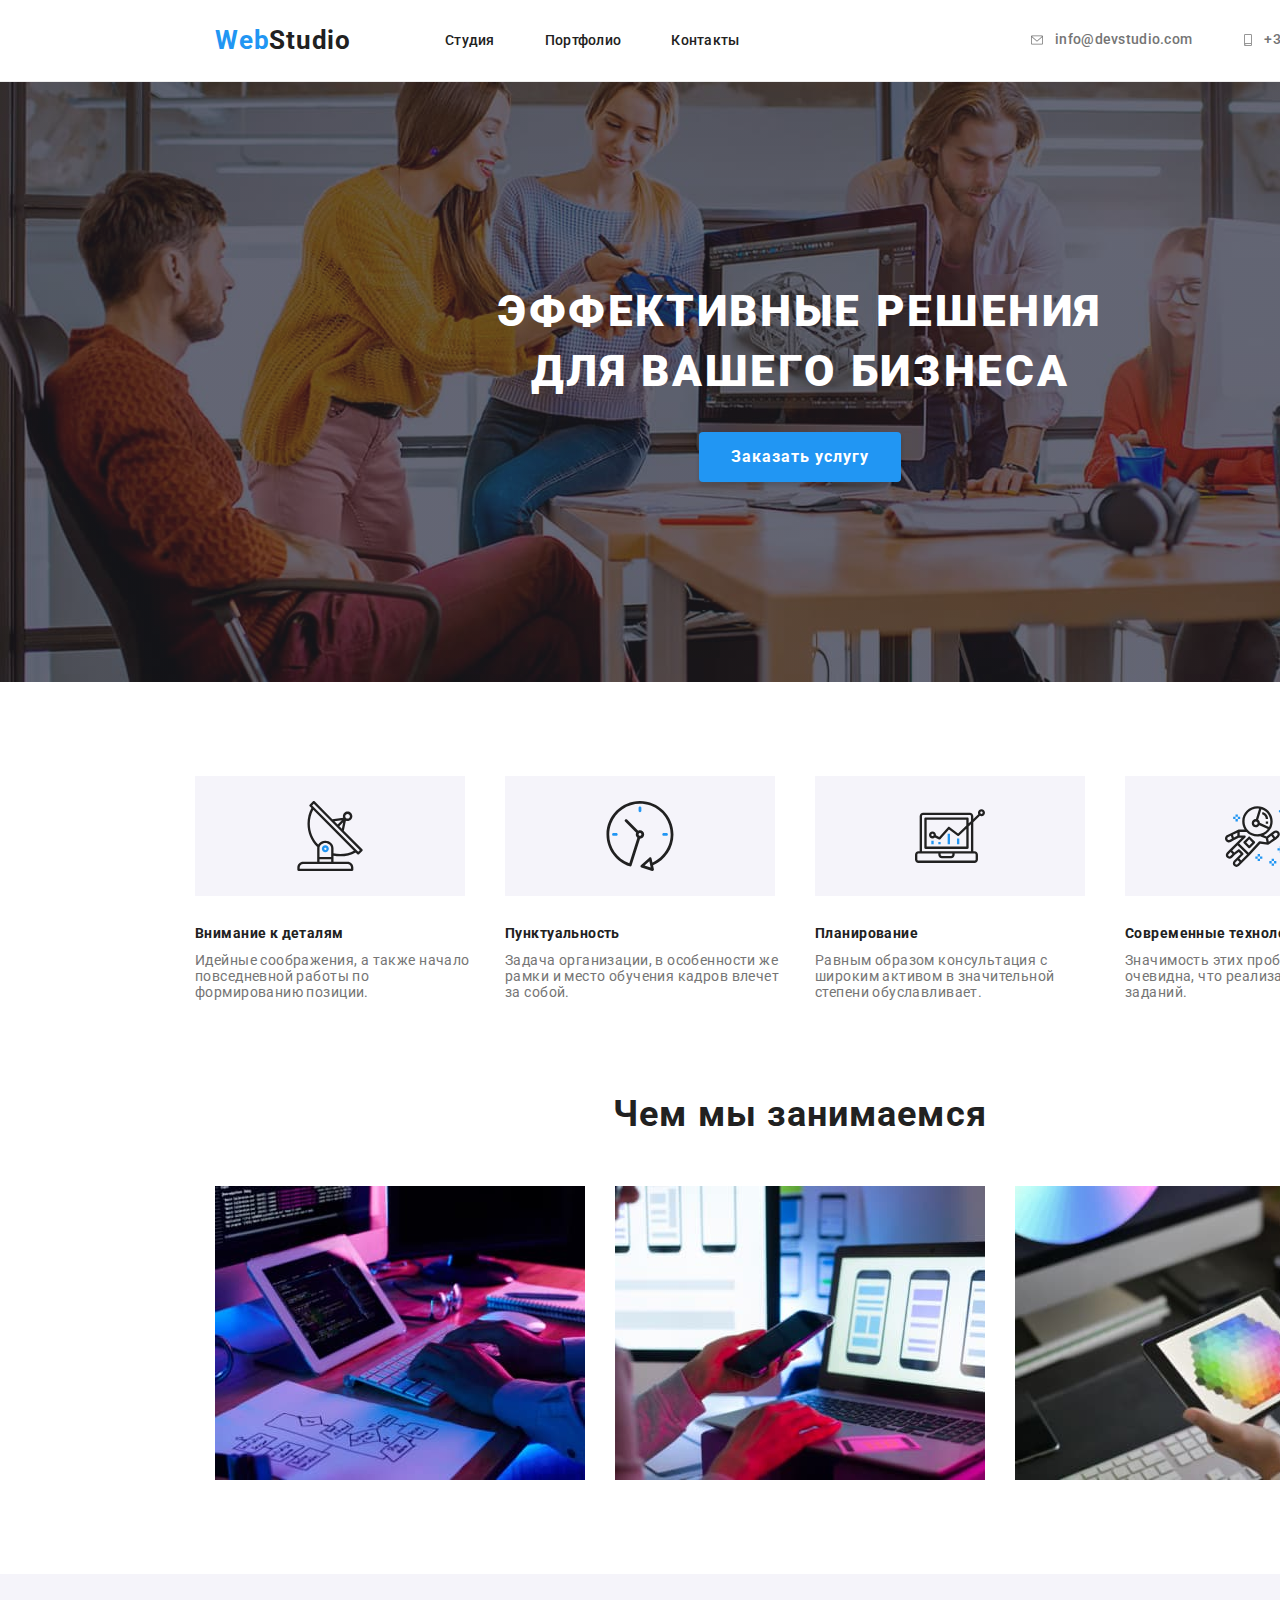
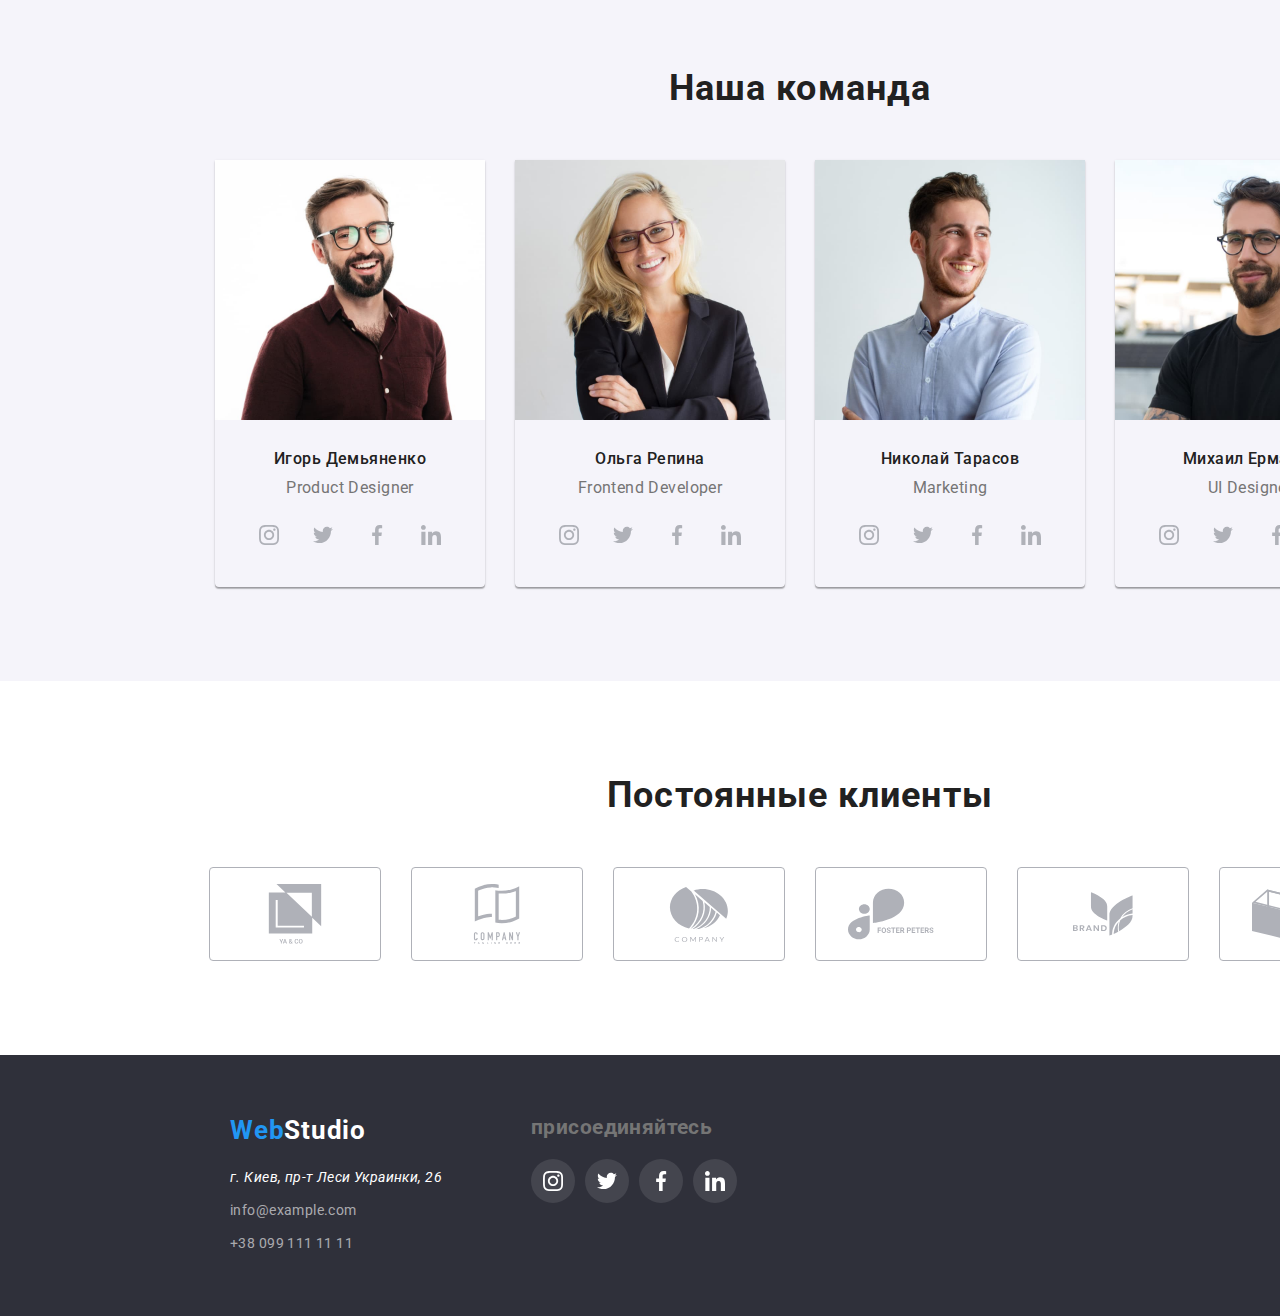
==== index.html @ 15891fca "Update" ====
<!DOCTYPE html>
<html lang="en">
  <head>
    <meta charset="UTF-8" />
    <meta http-equiv="X-UA-Compatible" content="IE=edge" />
    <meta name="viewport" content="width=device-width, initial-scale=1.0" />
    <title>Document</title>
    <link rel="preconnect" href="https://fonts.googleapis.com" />
    <link rel="preconnect" href="https://fonts.gstatic.com" crossorigin />
    <link
      href="https://fonts.googleapis.com/css2?family=Raleway:wght@700&family=Roboto:wght@400;500;700;900&display=swap"
      rel="stylesheet"
    />
    <link
      rel="stylesheet"
      href="https://cdnjs.cloudflare.com/ajax/libs/modern-normalize/1.1.0/modern-normalize.min.css"
    />
    <link rel="stylesheet" href="./css/styles.css" />
  </head>
  <body>
    <!-- Header -->
    <header class="header">
      <div class="container">
        <a class="link logo" href="./index.html"><span class="blue">Web</span>Studio</a>
        <nav class="nav">
          <ul class="list">
            <li class="items">
              <a class="link" href="./index.html">Студия</a>
            </li>
            <li class="items">
              <a class="link" href="./portfolio.html">Портфолио</a>
            </li>
            <li class="items">
              <a class="link" href="">Контакты</a>
            </li>
          </ul>
        </nav>
        <ul class="list auth">
          <li class="item">
            <a class="link" href="mailto:info@devstudio.com">
              <div class="thumb">
                <svg class="icon-mail">
                  <use href="./images/icons.svg#icon-mail"></use>
                </svg>
              </div>
              info@devstudio.com</a
            >
          </li>
          <li class="item">
            <a class="link" href="tel:+380961111111">
              <div class="thumb">
                <svg class="icon-phone">
                  <use href="./images/icons.svg#icon-phone"></use>
                </svg>
              </div>
              +38 096 111 11 11</a
            >
          </li>
        </ul>
      </div>
    </header>

    <!-- Main -->
    <main>
      <!-- Hero -->
      <section class="section hero">
        <div class="container">
          <h1>Эффективные решения для вашего бизнеса</h1>
          <button class="button primary" type="button">Заказать услугу</button>
        </div>
      </section>

      <!-- About us -->
      <section class="section about">
        <div class="container">
          <ul class="list">
            <li class="items">
              <div class="thumb">
                <svg class="icon">
                  <use href="./images/icons.svg#icon-antenna"></use>
                </svg>
              </div>
              <h3 class="title">Внимание к деталям</h3>
              <p>
                Идейные соображения, а также начало повседневной работы по формированию позиции.
              </p>
            </li>
            <li class="items">
              <div class="thumb">
                <svg class="icon">
                  <use href="./images/icons.svg#icon-clock"></use>
                </svg>
              </div>
              <h3 class="title">Пунктуальность</h3>
              <p>
                Задача организации, в особенности же рамки и место обучения кадров влечет за собой.
              </p>
            </li>
            <li class="items">
              <div class="thumb">
                <svg class="icon">
                  <use href="./images/icons.svg#icon-diagram"></use>
                </svg>
              </div>
              <h3 class="title">Планирование</h3>
              <p>
                Равным образом консультация с широким активом в значительной степени обуславливает.
              </p>
            </li>
            <li class="items">
              <div class="thumb">
                <svg class="icon">
                  <use href="./images/icons.svg#icon-astronaut"></use>
                </svg>
              </div>
              <h3 class="title">Современные технологии</h3>
              <p>Значимость этих проблем настолько очевидна, что реализация плановых заданий.</p>
            </li>
          </ul>
        </div>
      </section>

      <!-- Works -->
      <section class="section works">
        <div class="container">
          <h2 class="section-title">Чем мы занимаемся</h2>
          <ul class="list">
            <li class="items">
              <img src="./images/box1.jpg" width="370" alt="Разработка" />
            </li>
            <li class="items">
              <img src="./images/box2.jpg" width="370" alt="Поддержка" />
            </li>
            <li class="items">
              <img src="./images/box3.jpg" width="370" alt="Дизайн" />
            </li>
          </ul>
        </div>
      </section>

      <!-- Team -->
      <section class="section team">
        <div class="container">
          <h2 class="section-title">Наша команда</h2>
          <ul class="list">
            <li class="items">
              <img src="./images/team1.jpg" width="270" alt="Игорь" />
              <h3 class="title">Игорь Демьяненко</h3>
              <p class="position">Product Designer</p>
              <div>
                <ul class="list profile">
                  <li class="item">
                    <a class="link" href="">
                      <div class="thumb">
                        <svg class="icon">
                          <use href="./images/icons.svg#icon-instagram"></use>
                        </svg>
                      </div>
                    </a>
                  </li>
                  <li class="item">
                    <a class="link" href="">
                      <div class="thumb">
                        <svg class="icon">
                          <use href="./images/icons.svg#icon-twitter"></use>
                        </svg>
                      </div>
                    </a>
                  </li>
                  <li class="item">
                    <a class="link" href="">
                      <div class="thumb">
                        <svg class="icon">
                          <use href="./images/icons.svg#icon-facebook"></use>
                        </svg>
                      </div>
                    </a>
                  </li>
                  <li class="item">
                    <a class="link" href="">
                      <div class="thumb">
                        <svg class="icon">
                          <use href="./images/icons.svg#icon-linkedin"></use>
                        </svg>
                      </div>
                    </a>
                  </li>
                </ul>
              </div>
            </li>
            <li class="items">
              <img src="./images/team2.jpg" width="270" alt="Ольга" />
              <h3 class="title">Ольга Репина</h3>
              <p class="position">Frontend Developer</p>
              <div>
                <ul class="list profile">
                  <li class="item">
                    <a class="link" href="">
                      <div class="thumb">
                        <svg class="icon">
                          <use href="./images/icons.svg#icon-instagram"></use>
                        </svg>
                      </div>
                    </a>
                  </li>
                  <li class="item">
                    <a class="link" href="">
                      <div class="thumb">
                        <svg class="icon">
                          <use href="./images/icons.svg#icon-twitter"></use>
                        </svg>
                      </div>
                    </a>
                  </li>
                  <li class="item">
                    <a class="link" href="">
                      <div class="thumb">
                        <svg class="icon">
                          <use href="./images/icons.svg#icon-facebook"></use>
                        </svg>
                      </div>
                    </a>
                  </li>
                  <li class="item">
                    <a class="link" href="">
                      <div class="thumb">
                        <svg class="icon">
                          <use href="./images/icons.svg#icon-linkedin"></use>
                        </svg>
                      </div>
                    </a>
                  </li>
                </ul>
              </div>
            </li>
            <li class="items">
              <img src="./images/team3.jpg" width="270" alt="Николай" />
              <h3 class="title">Николай Тарасов</h3>
              <p class="position">Marketing</p>
              <div>
                <ul class="list profile">
                  <li class="item">
                    <a class="link" href="">
                      <div class="thumb">
                        <svg class="icon">
                          <use href="./images/icons.svg#icon-instagram"></use>
                        </svg>
                      </div>
                    </a>
                  </li>
                  <li class="item">
                    <a class="link" href="">
                      <div class="thumb">
                        <svg class="icon">
                          <use href="./images/icons.svg#icon-twitter"></use>
                        </svg>
                      </div>
                    </a>
                  </li>
                  <li class="item">
                    <a class="link" href="">
                      <div class="thumb">
                        <svg class="icon">
                          <use href="./images/icons.svg#icon-facebook"></use>
                        </svg>
                      </div>
                    </a>
                  </li>
                  <li class="item">
                    <a class="link" href="">
                      <div class="thumb">
                        <svg class="icon">
                          <use href="./images/icons.svg#icon-linkedin"></use>
                        </svg>
                      </div>
                    </a>
                  </li>
                </ul>
              </div>
            </li>
            <li class="items">
              <img src="./images/team4.jpg" width="270" alt="Михаил" />
              <h3 class="title">Михаил Ермаков</h3>
              <p class="position">UI Designer</p>
              <div>
                <ul class="list profile">
                  <li class="item">
                    <a class="link" href="">
                      <div class="thumb">
                        <svg class="icon">
                          <use href="./images/icons.svg#icon-instagram"></use>
                        </svg>
                      </div>
                    </a>
                  </li>
                  <li class="item">
                    <a class="link" href="">
                      <div class="thumb">
                        <svg class="icon">
                          <use href="./images/icons.svg#icon-twitter"></use>
                        </svg>
                      </div>
                    </a>
                  </li>
                  <li class="item">
                    <a class="link" href="">
                      <div class="thumb">
                        <svg class="icon">
                          <use href="./images/icons.svg#icon-facebook"></use>
                        </svg>
                      </div>
                    </a>
                  </li>
                  <li class="item">
                    <a class="link" href="">
                      <div class="thumb">
                        <svg class="icon">
                          <use href="./images/icons.svg#icon-linkedin"></use>
                        </svg>
                      </div>
                    </a>
                  </li>
                </ul>
              </div>
            </li>
          </ul>
        </div>
      </section>

      <!-- Сlients -->
      <section class="section clients">
        <h2 class="section-title">Постоянные клиенты</h2>
        <ul class="list">
          <li class="items">
            <a class="link" href="">
              <svg class="icon">
                <use href="./images/icons.svg#icon-client1"></use>
              </svg>
            </a>
          </li>
          <li class="items">
            <a class="link" href="">
              <svg class="icon">
                <use href="./images/icons.svg#icon-client2"></use>
              </svg>
            </a>
          </li>
          <li class="items">
            <a class="link" href="">
              <svg class="icon">
                <use href="./images/icons.svg#icon-client3"></use>
              </svg>
            </a>
          </li>
          <li class="items">
            <a class="link" href="">
              <svg class="icon">
                <use href="./images/icons.svg#icon-client4"></use>
              </svg>
            </a>
          </li>
          <li class="items">
            <a class="link" href="">
              <svg class="icon">
                <use href="./images/icons.svg#icon-client5"></use>
              </svg>
            </a>
          </li>
          <li class="items">
            <a class="link" href="">
              <svg class="icon">
                <use href="./images/icons.svg#icon-client6"></use>
              </svg>
            </a>
          </li>
        </ul>
      </section>
    </main>

    <!-- Footer -->
    <footer class="footer">
      <div class="container info">
        <a class="link logo" href="./index.html"><span class="blue">Web</span>Studio</a>
        <address class="address">
          <p>г. Киев, пр-т Леси Украинки, 26</p>
          <ul class="list">
            <li class="items-footer">
              <a class="link info" href="mailto:info@example.com">info@example.com</a>
            </li>
            <li class="items-footer">
              <a class="link info" href="tel:+380991111111">+38 099 111 11 11</a>
            </li>
          </ul>
        </address>
      </div>
      <div class="container links">
        <h2>присоединяйтесь</h2>
        <ul class="list">
          <li class="items">
            <a class="link" href="">
              <div class="thumb">
                <svg class="icon">
                  <use href="./images/icons.svg#icon-instagram"></use>
                </svg>
              </div>
            </a>
          </li>
          <li class="items">
            <a class="link" href="">
              <div class="thumb">
                <svg class="icon">
                  <use href="./images/icons.svg#icon-twitter"></use>
                </svg>
              </div>
            </a>
          </li>
          <li class="items">
            <a class="link" href="">
              <div class="thumb">
                <svg class="icon">
                  <use href="./images/icons.svg#icon-facebook"></use>
                </svg>
              </div>
            </a>
          </li>
          <li class="items">
            <a class="link" href="">
              <div class="thumb">
                <svg class="icon">
                  <use href="./images/icons.svg#icon-linkedin"></use>
                </svg>
              </div>
            </a>
          </li>
        </ul>
      </div>
    </footer>
  </body>
</html>
---- css/styles.css ----
:root {
  --primary-text-color: #757575;
  --secondary-text-color: #212121;
  --third-color-text: #ffffff;
  --primary-bg-color: #ffffff;
  --secondary-bg-color: #2f303a;
  --third-bg-color: #f5f4fa;
  --accent-text-color: #2196f3;
}
body {
  font-family: 'Roboto', sans-serif;
  font-style: 400;
  font-weight: 400;
  font-size: 14px;
  letter-spacing: 0.03em;
  width: 1600px;
  justify-content: center;
  margin-left: auto;
  margin-right: auto;
  color: var(--primary-text-color);
}
.container {
  width: 1200px;
  justify-content: center;
  margin-left: auto;
  margin-right: auto;
  padding-left: 15px;
  padding-right: 15px;
}
h1,
h2,
h3,
h4,
h5,
h6,
p,
ul {
  margin: 0;
  padding: 0;
}

img {
  display: block;
}
.link {
  text-decoration: none;
  color: #afb1b8;
}
.link:hover,
.link:focus {
  color: var(--accent-text-color);
}
.list {
  list-style: none;
}
.blue {
  color: var(--accent-text-color);
}
.section {
  text-align: center;
}
.button {
  border: 0;
  border-radius: 4px;
}
.button.primary {
  font-weight: 700;
  font-size: 16px;
  line-height: 1.88;
  align-items: center;
  text-align: center;
  letter-spacing: 0.06em;
  padding: 10px 32px;

  box-shadow: 0px 4px 4px rgba(0, 0, 0, 0.15);

  background-color: var(--accent-text-color);
  color: var(--primary-bg-color);

  transform: background-color, color;
  transition: background-color 250ms cubic-bezier(0.4, 0, 0.2, 1),
    color 250ms cubic-bezier(0.4, 0, 0.2, 1);
}
.button.primary:hover,
.button.primary:focus {
  background-color: var(--primary-bg-color);
  color: var(--accent-text-color);

  transform: background-color, color;
}
.button.secondary {
  font-weight: 500;
  font-size: 16px;
  line-height: 1.62;
  text-align: center;
  letter-spacing: 0.03em;
  padding: 6px 22px;
  cursor: pointer;

  background-color: var(--third-bg-color);
  color: var(--secondary-text-color);

  transform: background-color, color;
  transition: background-color 250ms cubic-bezier(0.4, 0, 0.2, 1),
    color 250ms cubic-bezier(0.4, 0, 0.2, 1);
}

.button.secondary:hover,
.button.secondary:focus {
  box-shadow: 0px 3px 1px rgba(0, 0, 0, 0.1), 0px 1px 2px rgba(0, 0, 0, 0.08),
    0px 2px 2px rgba(0, 0, 0, 0.12);

  background-color: var(--accent-text-color);
  color: var(--third-color-text);
  transform: background-color, color;
}
.section-title {
  font-weight: 700;
  font-size: 36px;
  line-height: 1.16;
  letter-spacing: 0.03em;

  margin-bottom: 50px;

  color: #212121;
}

/* Header */
.header {
  border-bottom: 1px solid #ececec;
}
.header .container {
  display: flex;
  align-items: center;
}
.header .list {
  display: flex;
}
.header .items {
  padding-top: 32px;
  padding-bottom: 32px;
}
.header .items + .items {
  margin-left: 50px;
}
.list.auth {
  margin-left: auto;
  font-weight: 500;
  font-size: 14px;
  line-height: 1.14;
  letter-spacing: 0.02em;
}
.auth .item + .item {
  margin-left: 50px;
}
.auth .item {
  --color9: currentcolor;
}
.auth .link {
  display: flex;
  justify-content: center;
  align-items: center;
}
.auth .link:hover,
.auth .link:focus {
  color: var(--accent-text-color);
}
.thumb {
  display: flex;
  margin-right: 10px;
  text-align: center;
  justify-content: center;
}
.icon-mail {
  width: 16px;
  height: 12px;
}
.icon-phone {
  width: 12px;
  height: 16px;
}

.logo {
  font-family: 'Raleway' sans-serif;
  font-style: 400;
  font-weight: 700;
  font-size: 26px;
  line-height: 1.19;
  letter-spacing: 0.03em;

  margin-right: 94px;
}
.header .link {
  padding-top: 20px;
  padding-bottom: 20px;
  color: var(--primary-text-color);
}
.header .link.logo {
  color: var(--secondary-text-color);
}

/* Nav */

.nav .link {
  font-weight: 500;
  font-size: 14px;
  line-height: 1.14;
  letter-spacing: 0.02em;

  color: var(--secondary-text-color);
}
.nav .link:hover,
.nav .link:focus {
  color: var(--accent-text-color);
}

/* Main */

/* Hero */
.hero {
  height: 600px;
  color: var(--third-color-text);

  background-image: linear-gradient(to right, rgba(47, 48, 58, 0.4), rgba(47, 48, 58, 0.4)),
    url(../images/img.jpg);
  background-position: center;
  background-size: cover;
  background-color: var(--secondary-bg-color);
}
.hero .container {
  width: 696px;
  padding-top: 200px;
  display: inline-block;
}
.hero h1 {
  margin-bottom: 30px;
  font-weight: 900;
  font-size: 44px;
  line-height: 1.36;
  letter-spacing: 0.06em;
  text-align: center;
  text-transform: uppercase;
}
/* About */
.about .container,
.team .container {
  padding-top: 94px;
  padding-bottom: 94px;
}
.about .list {
  display: flex;
  justify-content: center;
}
.about .items {
  width: calc(100% - 90px) / 4;
  margin-right: 30px;
  text-align: start;
}
.about .items:nth-last-child(1) {
  margin-right: 0px;
}
.about .title {
  font-weight: 700;
  font-size: 14px;
  line-height: 1.14;
  letter-spacing: 0.03em;

  margin-bottom: 10px;

  color: var(--secondary-text-color);
}

.about .thumb {
  display: flex;
  justify-content: center;
  align-items: center;
  margin-bottom: 30px;
  width: 270px;
  height: 120px;
  background-color: var(--third-bg-color);
}
.icon {
  height: 70px;
  width: 70px;
}
/* Works */
.works .container {
  padding-bottom: 94px;
}
.works .list {
  display: flex;
}
.works .items {
  width: calc(100% - 60px) / 3;
  margin-right: 30px;
}
.works .items:nth-last-child(1) {
  margin-right: 0px;
}

/* Team */
.section.team {
  background-color: var(--third-bg-color);
}
.team .list {
  display: flex;
}

.team .title {
  font-weight: 500;
  font-size: 16px;
  line-height: 1.18;
  letter-spacing: 0.03em;

  margin-top: 30px;
  margin-bottom: 10px;
  color: #212121;
}
.team .items {
  width: calc(100% - 90px) / 4;
  margin-right: 30px;
  box-shadow: 0px 1px 3px rgba(0, 0, 0, 0.12), 0px 1px 1px rgba(0, 0, 0, 0.14),
    0px 2px 1px rgba(0, 0, 0, 0.2);
  border-radius: 0px 0px 4px 4px;
}
.team .items:nth-last-child(1) {
  margin-right: 0px;
}
.team .position {
  font-size: 16px;
  line-height: 1.18;
}
.team .thumb {
  display: flex;
  align-items: center;
  justify-content: center;
  height: 44px;
  width: 44px;
  --color2: currentColor;
  margin: 0;
  border-radius: 50%;
  transform: background-color, color;
  transition: background-color 250ms cubic-bezier(0.4, 0, 0.2, 1),
    color 250ms cubic-bezier(0.4, 0, 0.2, 1);
}
.team .icon {
  height: 20px;
  width: 20px;
  padding: 0;
}

.team .item:not(:nth-last-child(1)) {
  margin-right: 10px;
}
.list.profile {
  margin-top: 16px;
  margin-left: 32px;
  margin-bottom: 30px;
}
.team .thumb:hover,
.team .thumb:focus {
  background-color: var(--accent-text-color);
  color: var(--third-color-text);
  transform: background-color;
}

/* Clients */

.clients {
  padding-top: 94px;
  padding-bottom: 94px;
}
.clients .list {
  display: flex;
  justify-content: center;
}
.clients .items {
  display: block;

  border: 1px solid #afb1b8;
  box-sizing: border-box;
  border-radius: 4px;

  color: #afb1b8;

  transform: border;
  transition: border 250ms cubic-bezier(0.4, 0, 0.2, 1);
}

.clients .items:not(:nth-last-child(1)) {
  margin-right: 30px;
}
.clients .icon {
  width: 106px;
  height: 60px;
}
.clients .link {
  display: flex;
  width: 170px;
  height: 92px;
  justify-content: center;
  align-items: center;
  --color7: currentColor;
  transform: color;
  transition: color 250ms cubic-bezier(0.4, 0, 0.2, 1);
}
.clients .items:hover,
.clients .items:focus {
  border: 1px solid var(--accent-text-color);
  color: var(--accent-text-color);
  transform: color, border;
}
/* Footer */
.footer {
  background-color: var(--secondary-bg-color);
  display: flex;
  padding-top: 60px;
  padding-bottom: 60px;
}
.footer .container.info {
  margin-left: 215px;
  width: 231px;
}
.footer .container.links {
  margin-left: 70px;
}
.container.links .list {
  margin-top: 20px;
  display: flex;
}
.container.links .items + .items {
  margin-left: 10px;
}
.container.links .thumb {
  display: flex;
  justify-content: center;
  align-items: center;
  height: 44px;
  width: 44px;
  background: rgba(255, 255, 255, 0.1);
  border-radius: 50%;
  margin: 0;

  transform: background-color;
  transition: background-color 250ms cubic-bezier(0.4, 0, 0.2, 1);
}
.container.links .icon {
  height: 20px;
  width: 20px;
  --color2: currentColor;
  color: var(--third-color-text);
}
.links .thumb:hover,
.links .thumb:focus {
  background-color: var(--accent-text-color);
  color: var(--third-color-text);
  transform: background-color;
}

.footer .link.info {
  font-style: normal;
}
/* Logo */
.footer .logo {
  font-family: 'Raleway' sans-serif;
  font-style: 400;
  font-weight: 700;
  font-size: 26px;
  line-height: 1.19;
  letter-spacing: 0.03em;

  color: var(--third-color-text);
}

.address {
  margin-top: 20px;
  width: 231px;
  font-size: 14px;
  line-height: 1.71;
  letter-spacing: 0.03em;
  color: var(--third-color-text);
}
.address p {
  margin-bottom: 9px;
  padding: 0;
}

.items-footer + .items-footer {
  margin-top: 9px;
}
.footer .info {
  color: rgba(255, 255, 255, 0.6);
}
.footer .info:hover,
.footer .info:focus {
  color: var(--accent-text-color);
}

/* Portfolio */
.section .list.button {
  display: flex;
  justify-content: center;
  padding-bottom: 50px;
  padding-top: 94px;
}
.list.button .items:not(:nth-last-child(1)) {
  margin-right: 8px;
}
.catalog .title {
  font-weight: 700;
  font-size: 18px;
  line-height: 2;
  letter-spacing: 0.06em;

  color: #212121;
}
.catalog .position {
  font-size: 16px;
  line-height: 1.88;
  letter-spacing: 0.03em;
}
.list.catalog {
  display: flex;
  flex-wrap: wrap;
  padding-bottom: 94px;
}
.list.catalog .items:hover,
.list.catalog .items:focus {
  box-sizing: border-box;
  box-shadow: 0px 1px 1px rgba(0, 0, 0, 0.12), 0px 4px 4px rgba(0, 0, 0, 0.06),
    1px 4px 6px rgba(0, 0, 0, 0.16);
}
.link-items {
  text-decoration: none;
  color: var(--primary-text-color);
}
.catalog .items {
  background: #ffffff;
  box-sizing: border-box;
  width: calc(100% - 60px) / 3;
  margin-right: 30px;
  margin-bottom: 30px;
}
.catalog .items:nth-last-child(3n + 1) {
  margin-right: 0px;
}
.catalog .items:nth-last-child(-n + 3) {
  margin-bottom: 0px;
}
.border {
  border: 1px solid #eeeeee;
}

.option {
  position: relative;
  overflow: hidden;
}
.option1 {
  position: absolute;
  width: 100%;
  height: 100%;

  display: flex;
  text-align: left;
  align-items: center;
  padding-left: 24px;

  font-weight: 400;
  font-size: 18px;
  line-height: 1.56;
  letter-spacing: 0.03em;

  transform: translateY(0);
  transition: transform 250ms cubic-bezier(0.4, 0, 0.2, 1);

  color: var(--third-color-text);

  bottom: -100%;
  left: 0;
  background-color: rgba(33, 150, 243, 0.9);
}
.list.catalog .items:hover .option1 {
  transform: translateY(-100%);
}
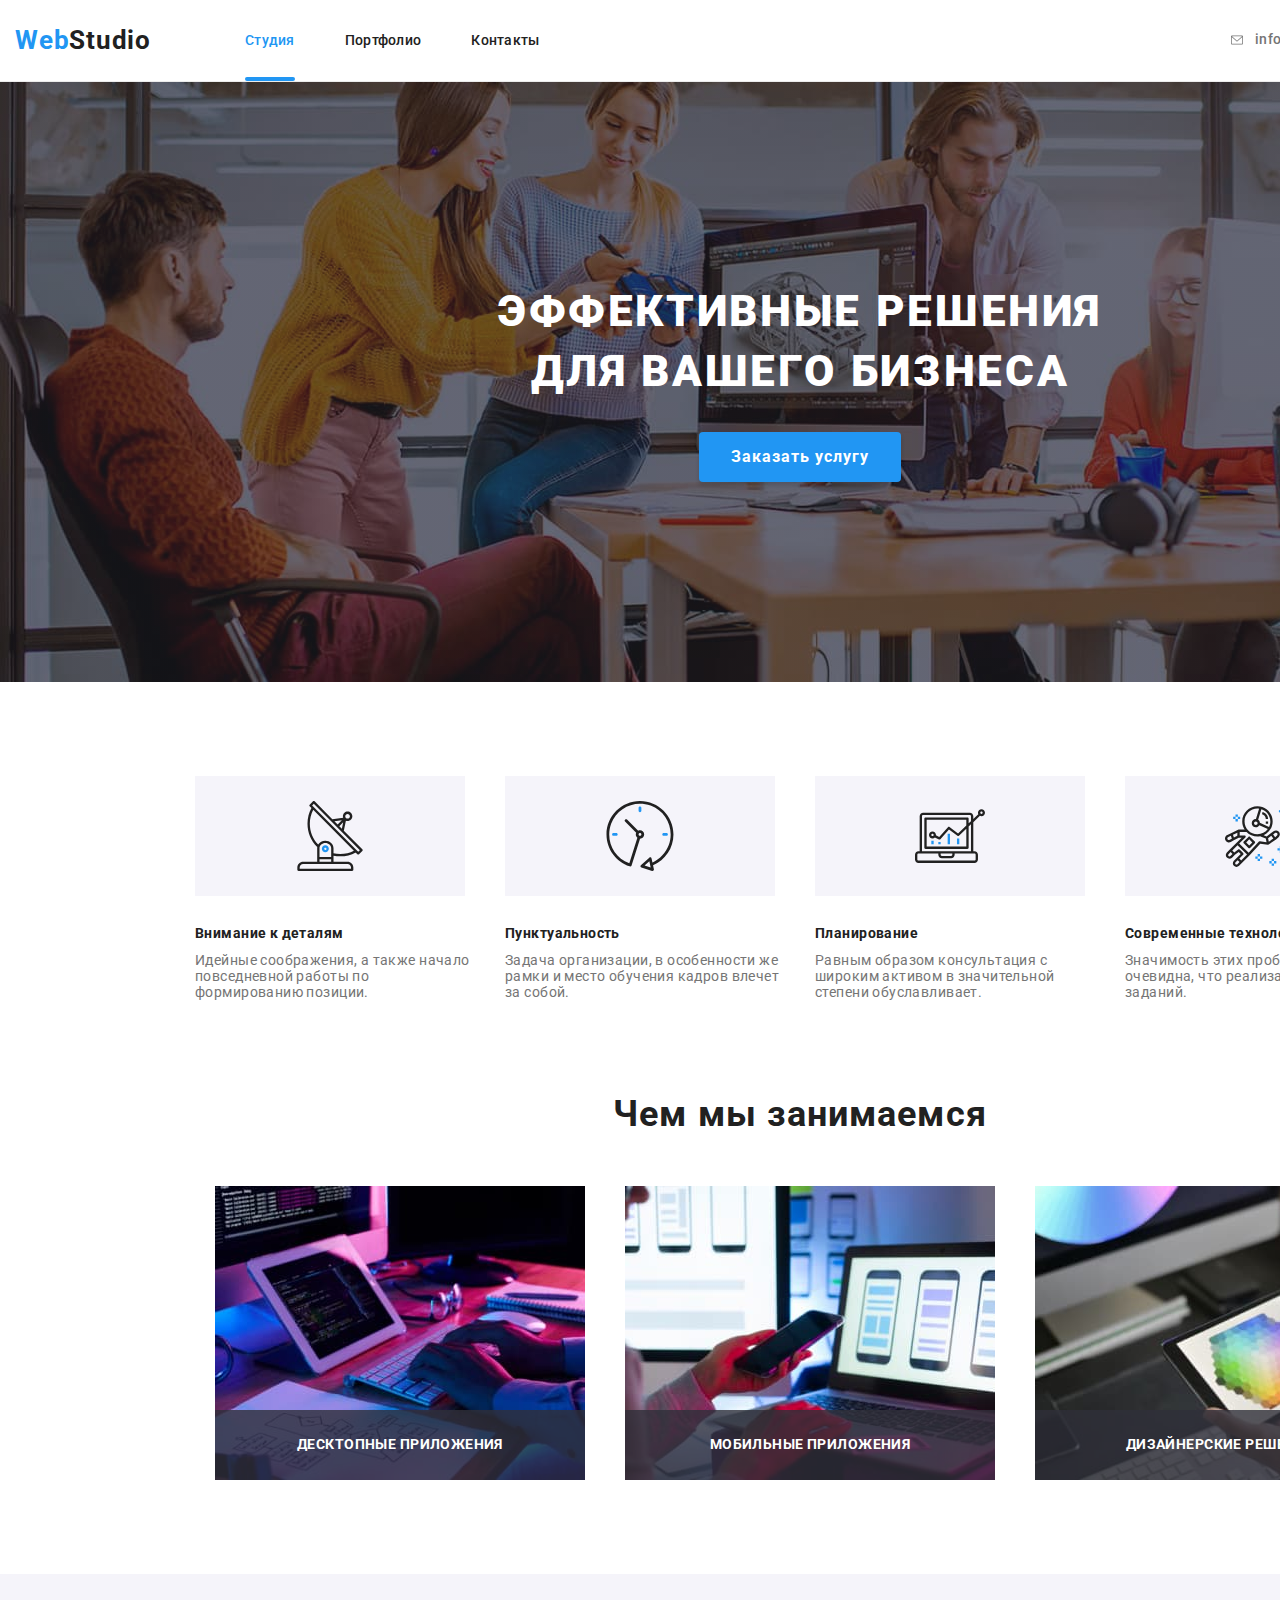
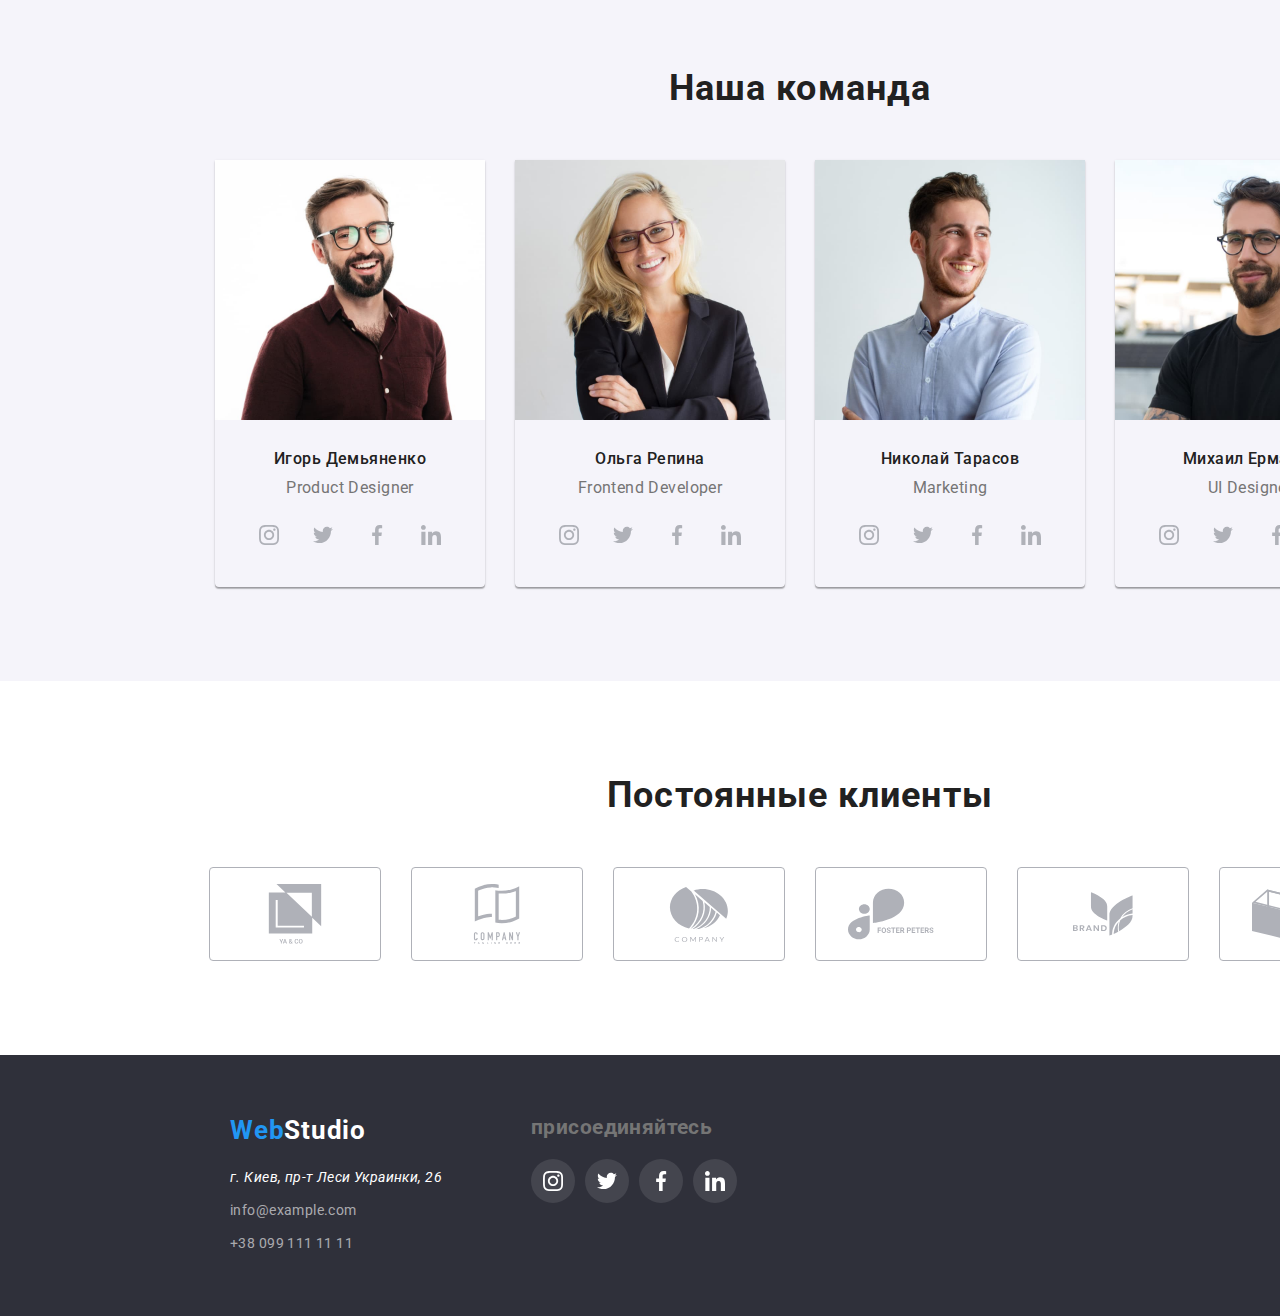
==== commit 8c8c2deb: "Update" ====
--- a/index.html
+++ b/index.html
@@ -25,7 +25,9 @@
         <nav class="nav">
           <ul class="list">
             <li class="items">
-              <a class="link" href="./index.html">Студия</a>
+              <a class="link current" href="./index.html">Студия
+                <div class="border-current"></div>
+              </a>
             </li>
             <li class="items">
               <a class="link" href="./portfolio.html">Портфолио</a>
@@ -126,13 +128,28 @@
           <h2 class="section-title">Чем мы занимаемся</h2>
           <ul class="list">
             <li class="items">
-              <img src="./images/box1.jpg" width="370" alt="Разработка" />
-            </li>
-            <li class="items">
-              <img src="./images/box2.jpg" width="370" alt="Поддержка" />
-            </li>
-            <li class="items">
-              <img src="./images/box3.jpg" width="370" alt="Дизайн" />
+              <div class="thumb">
+                <img src="./images/box1.jpg" width="370" alt="Разработка" />
+                <div class="description">
+                  <p class="item">Десктопные приложения</p>
+                </div>
+              </div>
+            </li>
+            <li class="items">
+              <div class="thumb">
+                <img src="./images/box2.jpg" width="370" alt="Поддержка" />
+                <div class="description">
+                  <p class="item">Мобильные приложения</p>
+                </div>
+              </div>
+            </li>
+            <li class="items">
+              <div class="thumb">
+                <img src="./images/box3.jpg" width="370" alt="Дизайн" />
+                <div class="description">
+                  <p class="item">Дизайнерские решения</p>
+                </div>
+              </div>
             </li>
           </ul>
         </div>
@@ -435,5 +452,13 @@
         </ul>
       </div>
     </footer>
+    <script src="./js/modal.js"></script>
+    <script>
+      const { height: pageHeaderHeight } = document
+      .querySelector(".header .container")
+      .getBoundingClientRect();
+
+      document.body.style.paddingTop = `${pageHeaderHeight}px`;
+    </script>
   </body>
 </html>
--- a/css/styles.css
+++ b/css/styles.css
@@ -26,6 +26,23 @@
   margin-right: auto;
   padding-left: 15px;
   padding-right: 15px;
+}
+
+.nav .link.current {
+  color: var(--accent-text-color);
+  position: relative;
+}
+.current::after {
+  position: absolute;
+  display: block;
+  bottom: -13px;
+  content: '';
+  height: 4px;
+  width: 100%;
+
+  border-radius: 2px;
+
+  background-color: var(--accent-text-color);
 }
 h1,
 h2,
@@ -71,13 +88,13 @@
   text-align: center;
   letter-spacing: 0.06em;
   padding: 10px 32px;
+  cursor: pointer;
 
   box-shadow: 0px 4px 4px rgba(0, 0, 0, 0.15);
 
   background-color: var(--accent-text-color);
   color: var(--primary-bg-color);
 
-  transform: background-color, color;
   transition: background-color 250ms cubic-bezier(0.4, 0, 0.2, 1),
     color 250ms cubic-bezier(0.4, 0, 0.2, 1);
 }
@@ -85,8 +102,6 @@
 .button.primary:focus {
   background-color: var(--primary-bg-color);
   color: var(--accent-text-color);
-
-  transform: background-color, color;
 }
 .button.secondary {
   font-weight: 500;
@@ -100,7 +115,6 @@
   background-color: var(--third-bg-color);
   color: var(--secondary-text-color);
 
-  transform: background-color, color;
   transition: background-color 250ms cubic-bezier(0.4, 0, 0.2, 1),
     color 250ms cubic-bezier(0.4, 0, 0.2, 1);
 }
@@ -112,7 +126,6 @@
 
   background-color: var(--accent-text-color);
   color: var(--third-color-text);
-  transform: background-color, color;
 }
 .section-title {
   font-weight: 700;
@@ -127,11 +140,17 @@
 
 /* Header */
 .header {
+  position: relative;
   border-bottom: 1px solid #ececec;
 }
 .header .container {
-  display: flex;
-  align-items: center;
+  position: fixed;
+  top: 0;
+  z-index: 999;
+  width: 1600px;
+  display: flex;
+  align-items: center;
+  background-color: var(--primary-bg-color);
 }
 .header .list {
   display: flex;
@@ -160,6 +179,7 @@
   display: flex;
   justify-content: center;
   align-items: center;
+  transition: color 250ms cubic-bezier(0.4, 0, 0.2, 1);
 }
 .auth .link:hover,
 .auth .link:focus {
@@ -208,6 +228,8 @@
   letter-spacing: 0.02em;
 
   color: var(--secondary-text-color);
+
+  transition: color 250ms cubic-bezier(0.4, 0, 0.2, 1);
 }
 .nav .link:hover,
 .nav .link:focus {
@@ -298,6 +320,33 @@
   margin-right: 0px;
 }
 
+.works .thumb {
+  position: relative;
+}
+.works .description {
+  display: flex;
+  justify-content: center;
+  text-align: center;
+  align-items: center;
+
+  content: '';
+  position: absolute;
+  width: 100%;
+  height: 70px;
+  bottom: 0;
+  background-color: rgba(47, 48, 58, 0.8);
+}
+
+.description .item {
+  font-weight: 700;
+  font-size: 14px;
+  line-height: 1.14;
+
+  letter-spacing: 0.03em;
+  text-transform: uppercase;
+
+  color: var(--third-color-text);
+}
 /* Team */
 .section.team {
   background-color: var(--third-bg-color);
@@ -339,7 +388,6 @@
   --color2: currentColor;
   margin: 0;
   border-radius: 50%;
-  transform: background-color, color;
   transition: background-color 250ms cubic-bezier(0.4, 0, 0.2, 1),
     color 250ms cubic-bezier(0.4, 0, 0.2, 1);
 }
@@ -361,7 +409,6 @@
 .team .thumb:focus {
   background-color: var(--accent-text-color);
   color: var(--third-color-text);
-  transform: background-color;
 }
 
 /* Clients */
@@ -383,7 +430,6 @@
 
   color: #afb1b8;
 
-  transform: border;
   transition: border 250ms cubic-bezier(0.4, 0, 0.2, 1);
 }
 
@@ -401,14 +447,13 @@
   justify-content: center;
   align-items: center;
   --color7: currentColor;
-  transform: color;
+
   transition: color 250ms cubic-bezier(0.4, 0, 0.2, 1);
 }
 .clients .items:hover,
 .clients .items:focus {
   border: 1px solid var(--accent-text-color);
   color: var(--accent-text-color);
-  transform: color, border;
 }
 /* Footer */
 .footer {
@@ -441,7 +486,6 @@
   border-radius: 50%;
   margin: 0;
 
-  transform: background-color;
   transition: background-color 250ms cubic-bezier(0.4, 0, 0.2, 1);
 }
 .container.links .icon {
@@ -454,7 +498,6 @@
 .links .thumb:focus {
   background-color: var(--accent-text-color);
   color: var(--third-color-text);
-  transform: background-color;
 }
 
 .footer .link.info {
@@ -490,6 +533,7 @@
 }
 .footer .info {
   color: rgba(255, 255, 255, 0.6);
+  transition: color 250ms cubic-bezier(0.4, 0, 0.2, 1);
 }
 .footer .info:hover,
 .footer .info:focus {
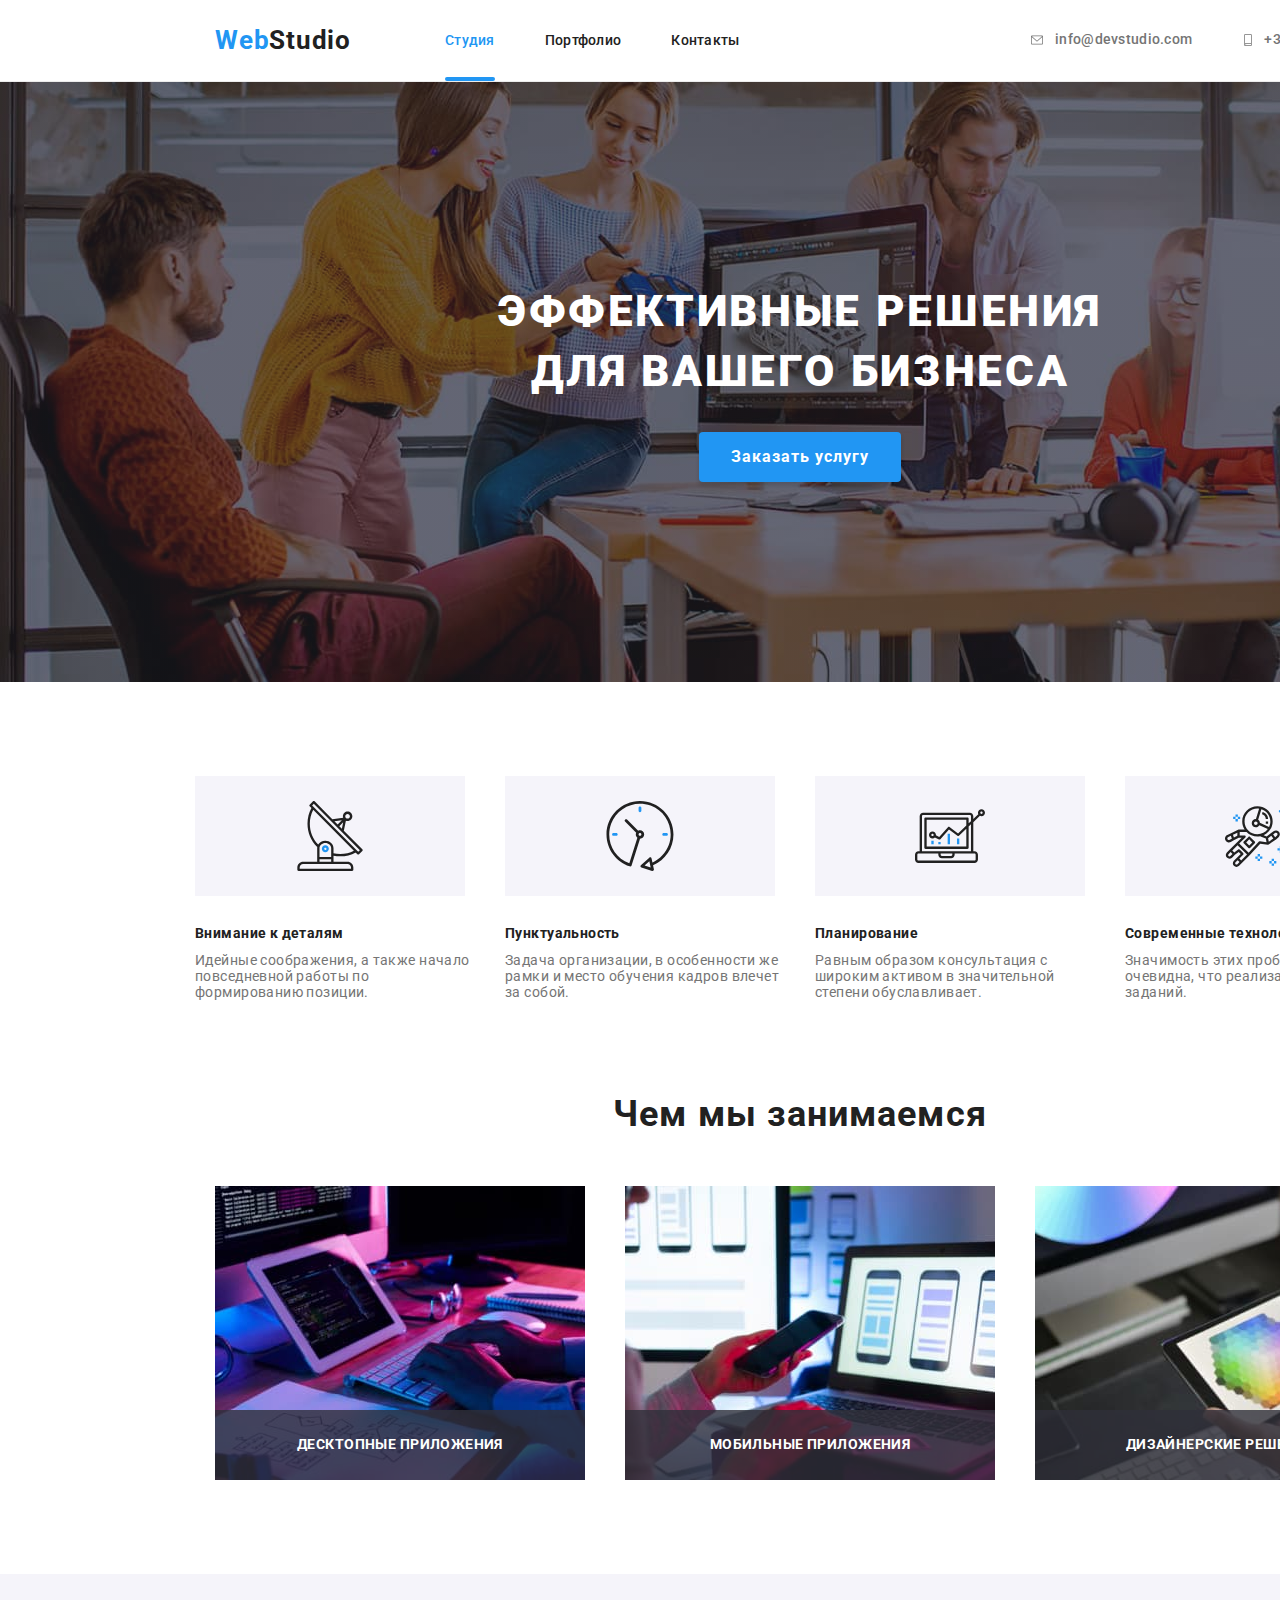
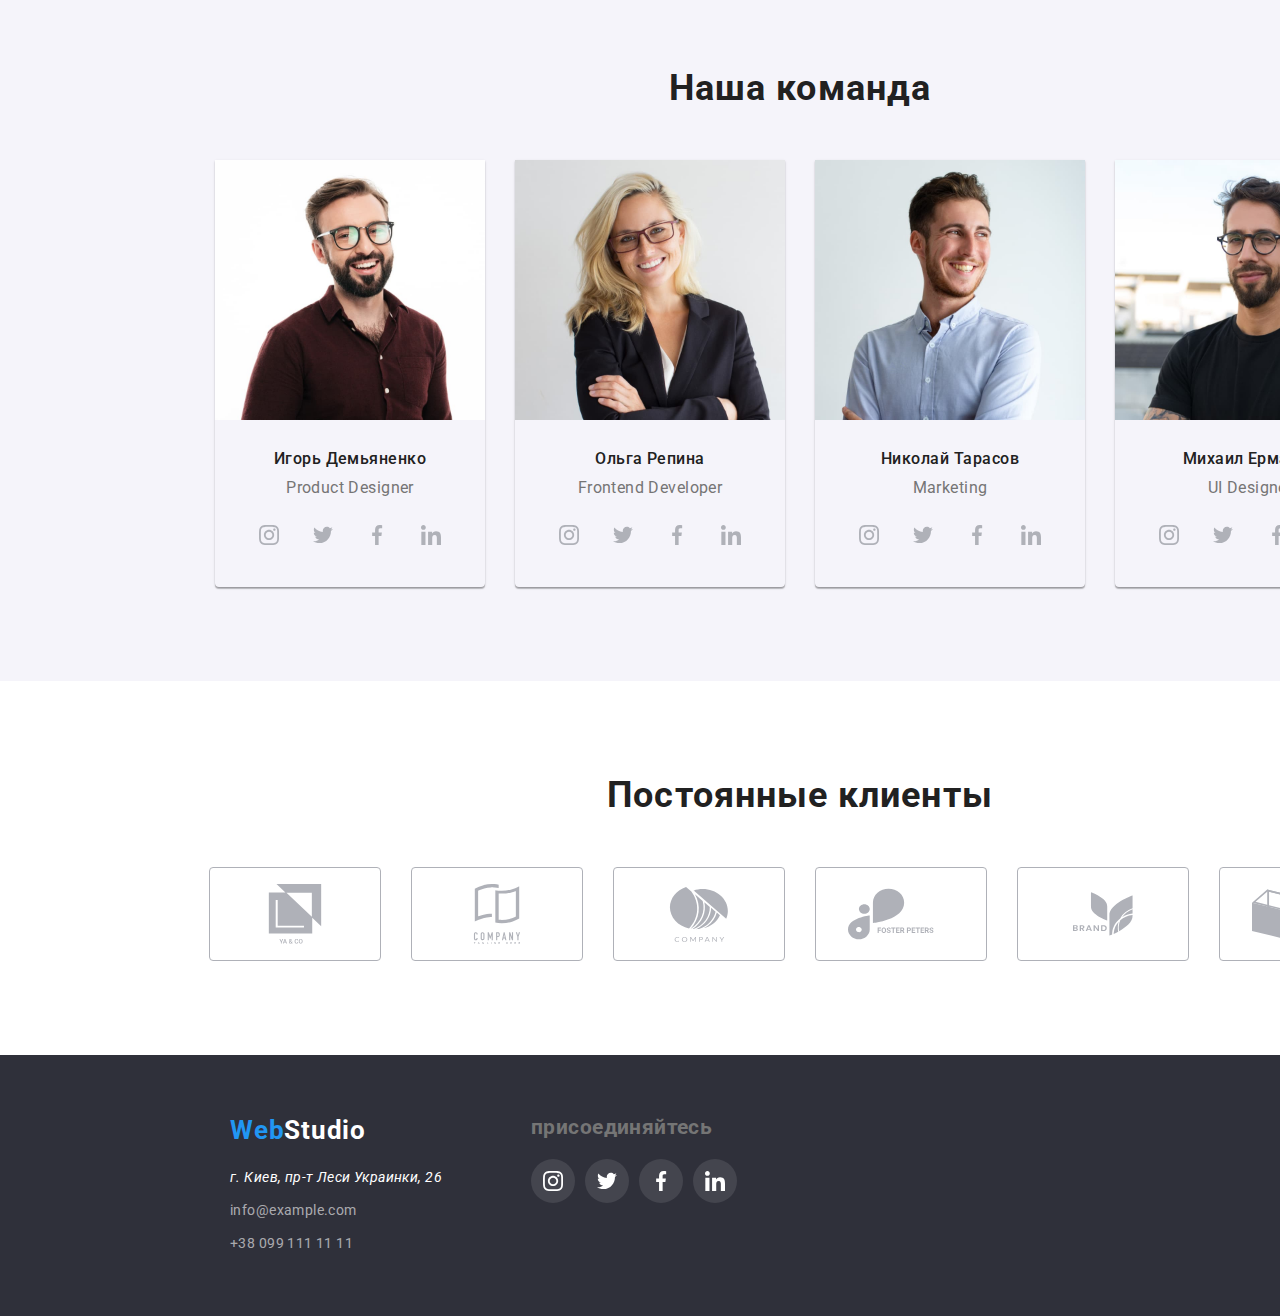
==== commit fff5c2f4: "Update" ====
--- a/index.html
+++ b/index.html
@@ -68,7 +68,7 @@
       <section class="section hero">
         <div class="container">
           <h1>Эффективные решения для вашего бизнеса</h1>
-          <button class="button primary" type="button">Заказать услугу</button>
+          <button class="button primary" type="button" data-modal-open>Заказать услугу</button>
         </div>
       </section>
 
@@ -452,13 +452,17 @@
         </ul>
       </div>
     </footer>
+
+
+    <div class="backdrop is-hidden" data-modal>
+      <div class="modal" >
+        <button class="button" data-modal-close>
+          <svg class="exit">
+            <use href="./images/icons.svg#icon-exit"></use>
+          </svg>
+        </button>
+      </div>
+    </div>
     <script src="./js/modal.js"></script>
-    <script>
-      const { height: pageHeaderHeight } = document
-      .querySelector(".header .container")
-      .getBoundingClientRect();
-
-      document.body.style.paddingTop = `${pageHeaderHeight}px`;
-    </script>
   </body>
 </html>
--- a/css/styles.css
+++ b/css/styles.css
@@ -8,22 +8,25 @@
   --accent-text-color: #2196f3;
 }
 body {
+  justify-content: center;
+  margin-left: auto;
+  margin-right: auto;
+
   font-family: 'Roboto', sans-serif;
   font-style: 400;
   font-weight: 400;
   font-size: 14px;
   letter-spacing: 0.03em;
   width: 1600px;
+
+  color: var(--primary-text-color);
+}
+.container {
   justify-content: center;
   margin-left: auto;
   margin-right: auto;
-  color: var(--primary-text-color);
-}
-.container {
+
   width: 1200px;
-  justify-content: center;
-  margin-left: auto;
-  margin-right: auto;
   padding-left: 15px;
   padding-right: 15px;
 }
@@ -33,13 +36,13 @@
   position: relative;
 }
 .current::after {
+  content: '';
   position: absolute;
   display: block;
+
   bottom: -13px;
-  content: '';
   height: 4px;
   width: 100%;
-
   border-radius: 2px;
 
   background-color: var(--accent-text-color);
@@ -81,13 +84,15 @@
   border-radius: 4px;
 }
 .button.primary {
+  align-items: center;
+  text-align: center;
+
   font-weight: 700;
   font-size: 16px;
   line-height: 1.88;
-  align-items: center;
-  text-align: center;
   letter-spacing: 0.06em;
   padding: 10px 32px;
+
   cursor: pointer;
 
   box-shadow: 0px 4px 4px rgba(0, 0, 0, 0.15);
@@ -104,12 +109,14 @@
   color: var(--accent-text-color);
 }
 .button.secondary {
+  text-align: center;
+
   font-weight: 500;
   font-size: 16px;
   line-height: 1.62;
-  text-align: center;
   letter-spacing: 0.03em;
   padding: 6px 22px;
+
   cursor: pointer;
 
   background-color: var(--third-bg-color);
@@ -140,16 +147,12 @@
 
 /* Header */
 .header {
-  position: relative;
   border-bottom: 1px solid #ececec;
 }
 .header .container {
-  position: fixed;
-  top: 0;
-  z-index: 999;
-  width: 1600px;
-  display: flex;
-  align-items: center;
+  display: flex;
+  align-items: center;
+
   background-color: var(--primary-bg-color);
 }
 .header .list {
@@ -163,11 +166,12 @@
   margin-left: 50px;
 }
 .list.auth {
-  margin-left: auto;
   font-weight: 500;
   font-size: 14px;
   line-height: 1.14;
   letter-spacing: 0.02em;
+
+  margin-left: auto;
 }
 .auth .item + .item {
   margin-left: 50px;
@@ -187,9 +191,10 @@
 }
 .thumb {
   display: flex;
+  text-align: center;
+  justify-content: center;
+
   margin-right: 10px;
-  text-align: center;
-  justify-content: center;
 }
 .icon-mail {
   width: 16px;
@@ -213,6 +218,7 @@
 .header .link {
   padding-top: 20px;
   padding-bottom: 20px;
+
   color: var(--primary-text-color);
 }
 .header .link.logo {
@@ -296,9 +302,11 @@
   display: flex;
   justify-content: center;
   align-items: center;
+
   margin-bottom: 30px;
   width: 270px;
   height: 120px;
+
   background-color: var(--third-bg-color);
 }
 .icon {
@@ -334,6 +342,7 @@
   width: 100%;
   height: 70px;
   bottom: 0;
+
   background-color: rgba(47, 48, 58, 0.8);
 }
 
@@ -363,11 +372,13 @@
 
   margin-top: 30px;
   margin-bottom: 10px;
+
   color: #212121;
 }
 .team .items {
   width: calc(100% - 90px) / 4;
   margin-right: 30px;
+
   box-shadow: 0px 1px 3px rgba(0, 0, 0, 0.12), 0px 1px 1px rgba(0, 0, 0, 0.14),
     0px 2px 1px rgba(0, 0, 0, 0.2);
   border-radius: 0px 0px 4px 4px;
@@ -383,10 +394,13 @@
   display: flex;
   align-items: center;
   justify-content: center;
+
   height: 44px;
   width: 44px;
+  margin: 0;
+
   --color2: currentColor;
-  margin: 0;
+
   border-radius: 50%;
   transition: background-color 250ms cubic-bezier(0.4, 0, 0.2, 1),
     color 250ms cubic-bezier(0.4, 0, 0.2, 1);
@@ -442,10 +456,12 @@
 }
 .clients .link {
   display: flex;
+  justify-content: center;
+  align-items: center;
+
   width: 170px;
   height: 92px;
-  justify-content: center;
-  align-items: center;
+
   --color7: currentColor;
 
   transition: color 250ms cubic-bezier(0.4, 0, 0.2, 1);
@@ -457,10 +473,12 @@
 }
 /* Footer */
 .footer {
-  background-color: var(--secondary-bg-color);
-  display: flex;
+  display: flex;
+
   padding-top: 60px;
   padding-bottom: 60px;
+
+  background-color: var(--secondary-bg-color);
 }
 .footer .container.info {
   margin-left: 215px;
@@ -470,8 +488,9 @@
   margin-left: 70px;
 }
 .container.links .list {
+  display: flex;
+
   margin-top: 20px;
-  display: flex;
 }
 .container.links .items + .items {
   margin-left: 10px;
@@ -480,17 +499,20 @@
   display: flex;
   justify-content: center;
   align-items: center;
+
   height: 44px;
   width: 44px;
+  margin: 0;
+  border-radius: 50%;
+
   background: rgba(255, 255, 255, 0.1);
-  border-radius: 50%;
-  margin: 0;
 
   transition: background-color 250ms cubic-bezier(0.4, 0, 0.2, 1);
 }
 .container.links .icon {
   height: 20px;
   width: 20px;
+
   --color2: currentColor;
   color: var(--third-color-text);
 }
@@ -518,9 +540,11 @@
 .address {
   margin-top: 20px;
   width: 231px;
+
   font-size: 14px;
   line-height: 1.71;
   letter-spacing: 0.03em;
+
   color: var(--third-color-text);
 }
 .address p {
@@ -544,6 +568,7 @@
 .section .list.button {
   display: flex;
   justify-content: center;
+
   padding-bottom: 50px;
   padding-top: 94px;
 }
@@ -566,6 +591,7 @@
 .list.catalog {
   display: flex;
   flex-wrap: wrap;
+
   padding-bottom: 94px;
 }
 .list.catalog .items:hover,
@@ -579,11 +605,12 @@
   color: var(--primary-text-color);
 }
 .catalog .items {
-  background: #ffffff;
   box-sizing: border-box;
   width: calc(100% - 60px) / 3;
   margin-right: 30px;
   margin-bottom: 30px;
+
+  background: #ffffff;
 }
 .catalog .items:nth-last-child(3n + 1) {
   margin-right: 0px;
@@ -626,3 +653,59 @@
 .list.catalog .items:hover .option1 {
   transform: translateY(-100%);
 }
+
+/* Modal */
+
+.backdrop {
+  position: fixed;
+  z-index: 11;
+  top: 0;
+  left: 0;
+  width: 100%;
+  height: 100%;
+  
+
+  transform: scale(1);
+  transition: transform 250ms cubic-bezier(0.4, 0, 0.2, 1);
+
+  background-color: rgba(0, 0, 0, 0.2);
+}
+
+.backdrop.is-hidden {
+  opacity: 0;
+  pointer-events: none;
+  transform: scale(0);
+}
+.modal {
+  position: absolute;
+  top: 50%;
+  left: 50%;
+  transform: translate(-50%, -50%);
+
+  min-width: 528px;
+  min-height: 581px;
+
+  background-color: var(--primary-bg-color);
+}
+.modal .button {
+  position: absolute;
+  display: flex;
+  justify-content: center;
+  align-items: center;
+  top: 8px;
+  right: 8px;
+
+  height: 30px;
+  width: 30px;
+
+  border-radius: 50%;
+  border: 1px solid rgba(0, 0, 0, 0.1);
+}
+.modal .button:hover .exit {
+  fill: var(--accent-text-color);
+}
+.exit {
+  height: 11px;
+  width: 11px;
+  fill: var(--secondary-text-color);
+}
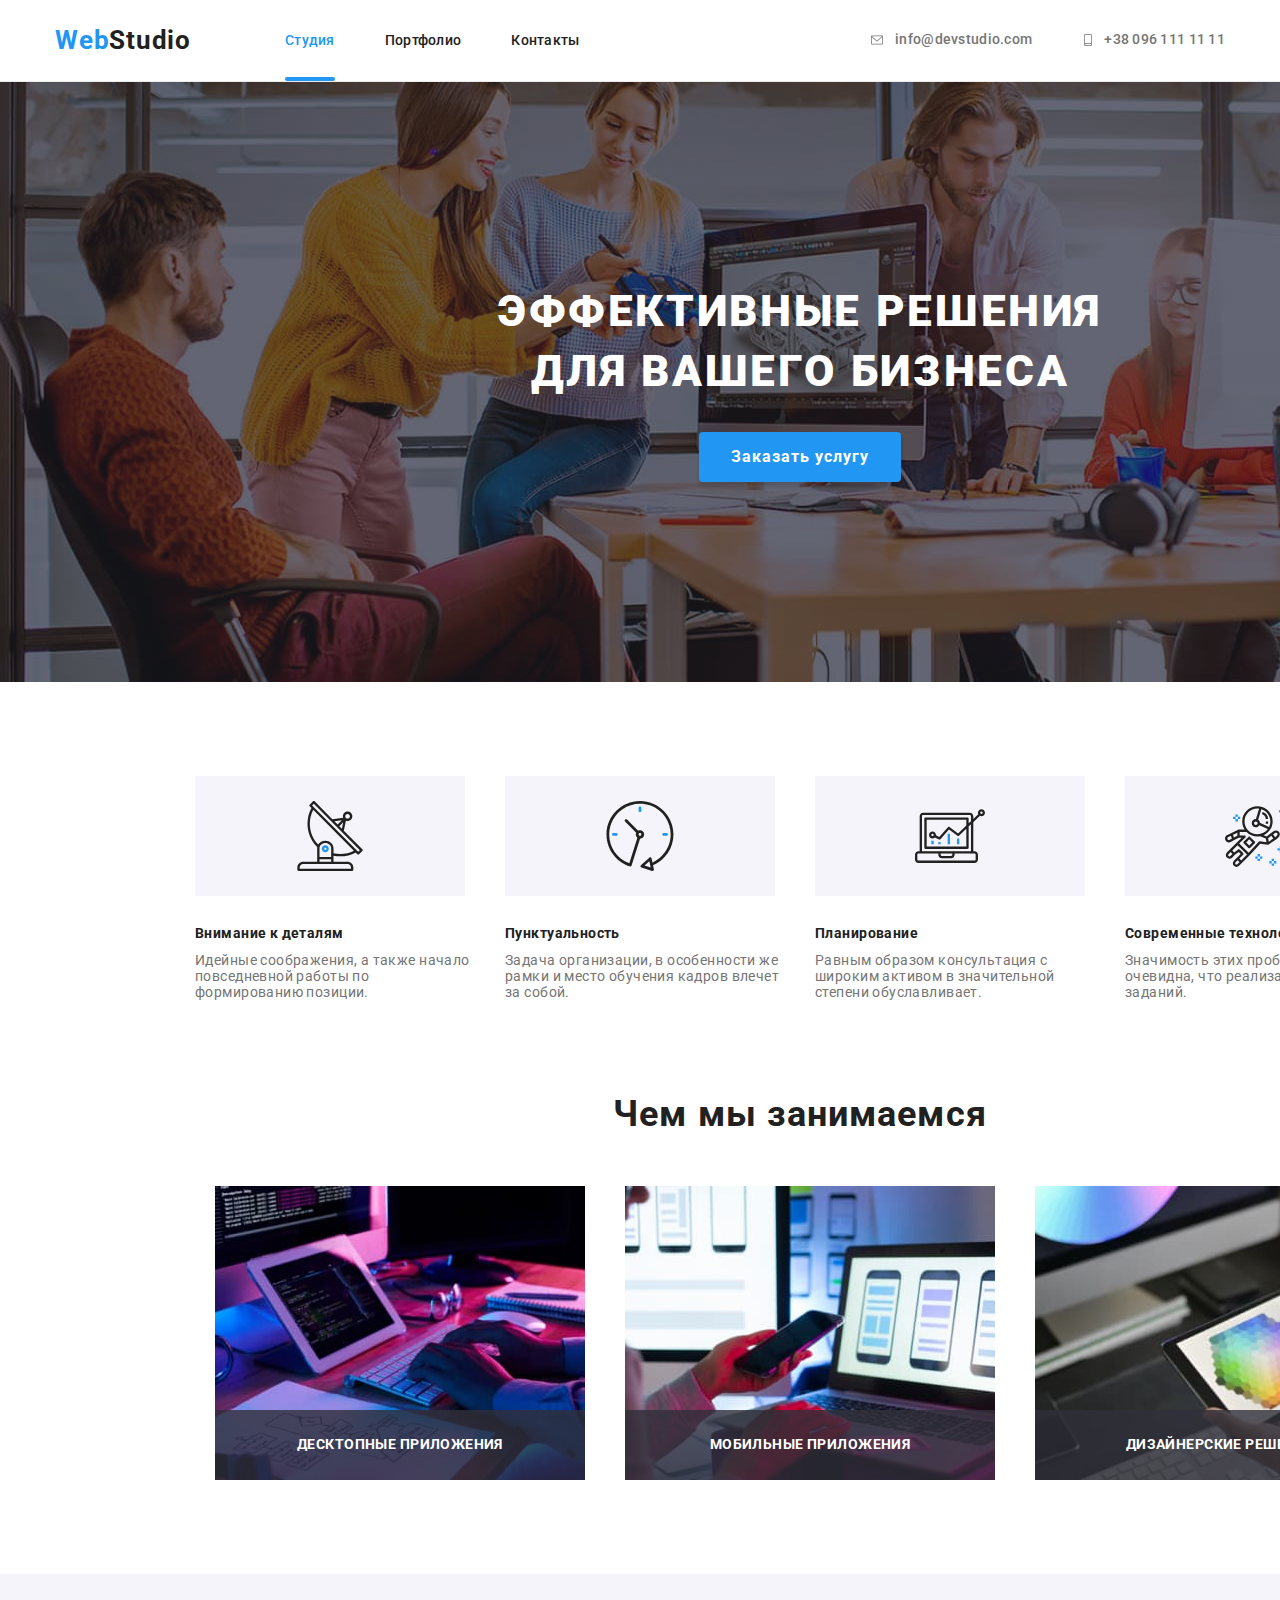
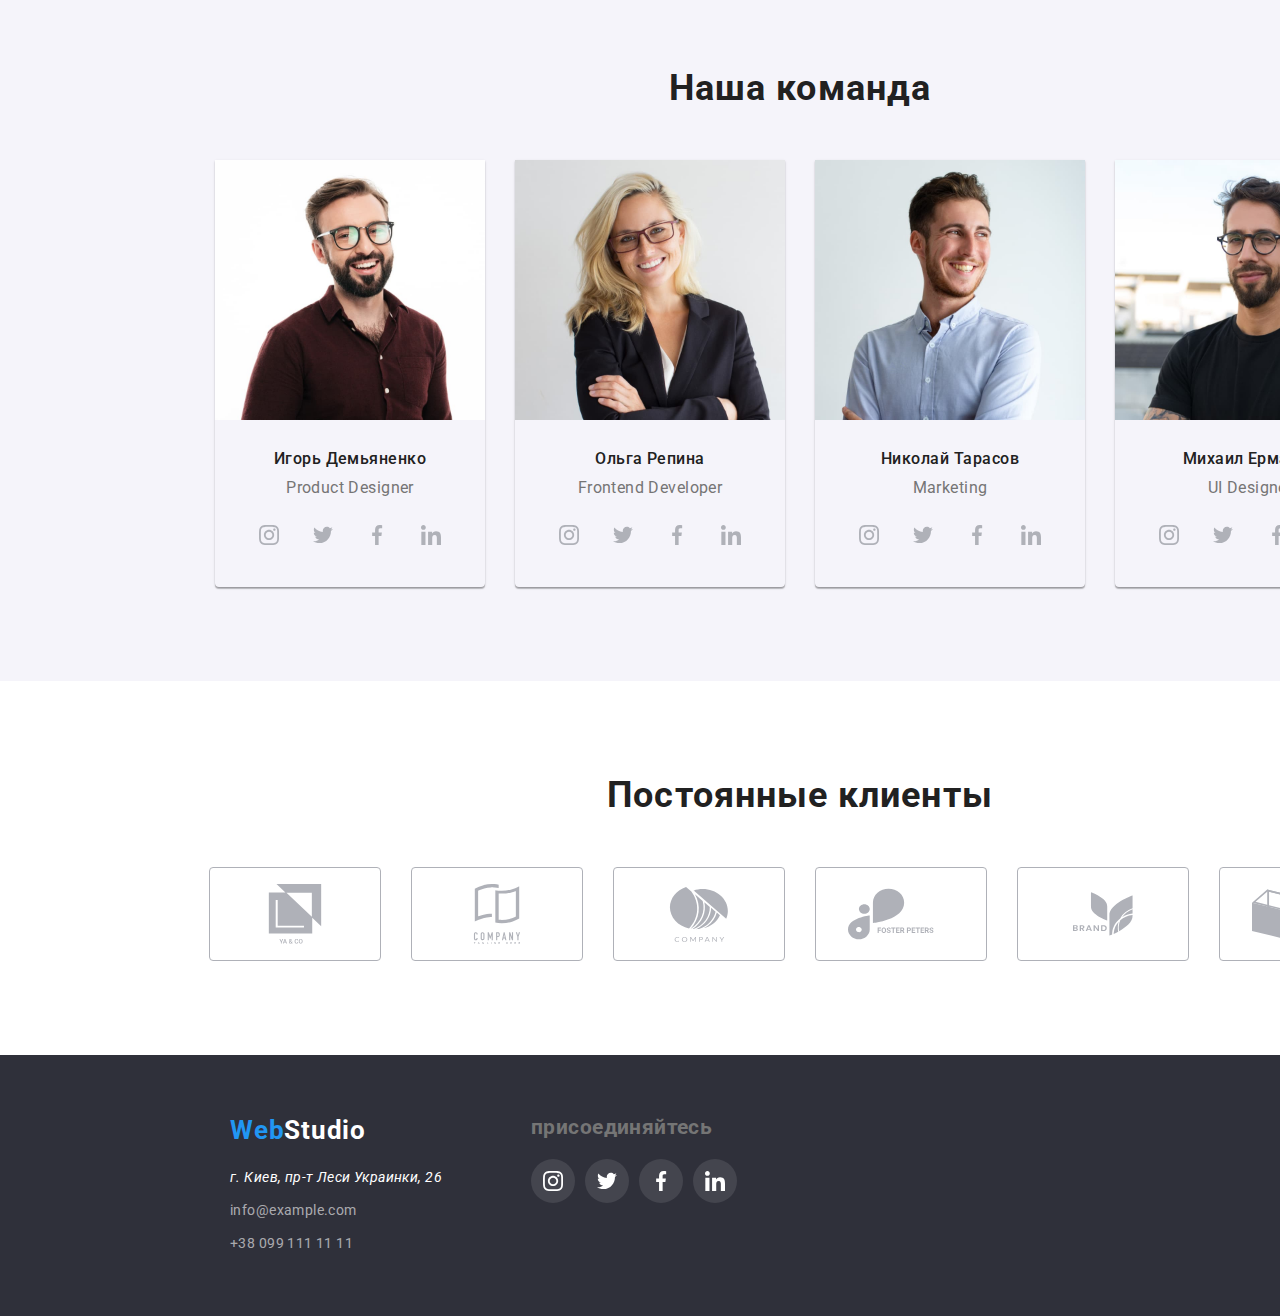
==== commit cbe7934d: "Update" ====
--- a/index.html
+++ b/index.html
@@ -464,5 +464,11 @@
       </div>
     </div>
     <script src="./js/modal.js"></script>
+    <script>
+      const { height: pageHeaderHeight } = document.querySelector(".header .container")
+      .getBoundingClientRect();
+
+      document.body.style.paddingTop = `${pageHeaderHeight}px`;
+    </script>
   </body>
 </html>
--- a/css/styles.css
+++ b/css/styles.css
@@ -147,11 +147,18 @@
 
 /* Header */
 .header {
+  position: relative;
   border-bottom: 1px solid #ececec;
 }
 .header .container {
-  display: flex;
-  align-items: center;
+  position: fixed;
+  z-index: 5;
+  display: flex;
+  align-items: center;
+  justify-content: center;
+  top: 0;
+  left: 50%;
+  transform: translate(-50%);
 
   background-color: var(--primary-bg-color);
 }
@@ -664,9 +671,9 @@
   width: 100%;
   height: 100%;
   
-
-  transform: scale(1);
-  transition: transform 250ms cubic-bezier(0.4, 0, 0.2, 1);
+  opacity: 1;
+
+  transition: opacity 250ms cubic-bezier(0.4, 0, 0.2, 1);
 
   background-color: rgba(0, 0, 0, 0.2);
 }
@@ -674,7 +681,7 @@
 .backdrop.is-hidden {
   opacity: 0;
   pointer-events: none;
-  transform: scale(0);
+  
 }
 .modal {
   position: absolute;
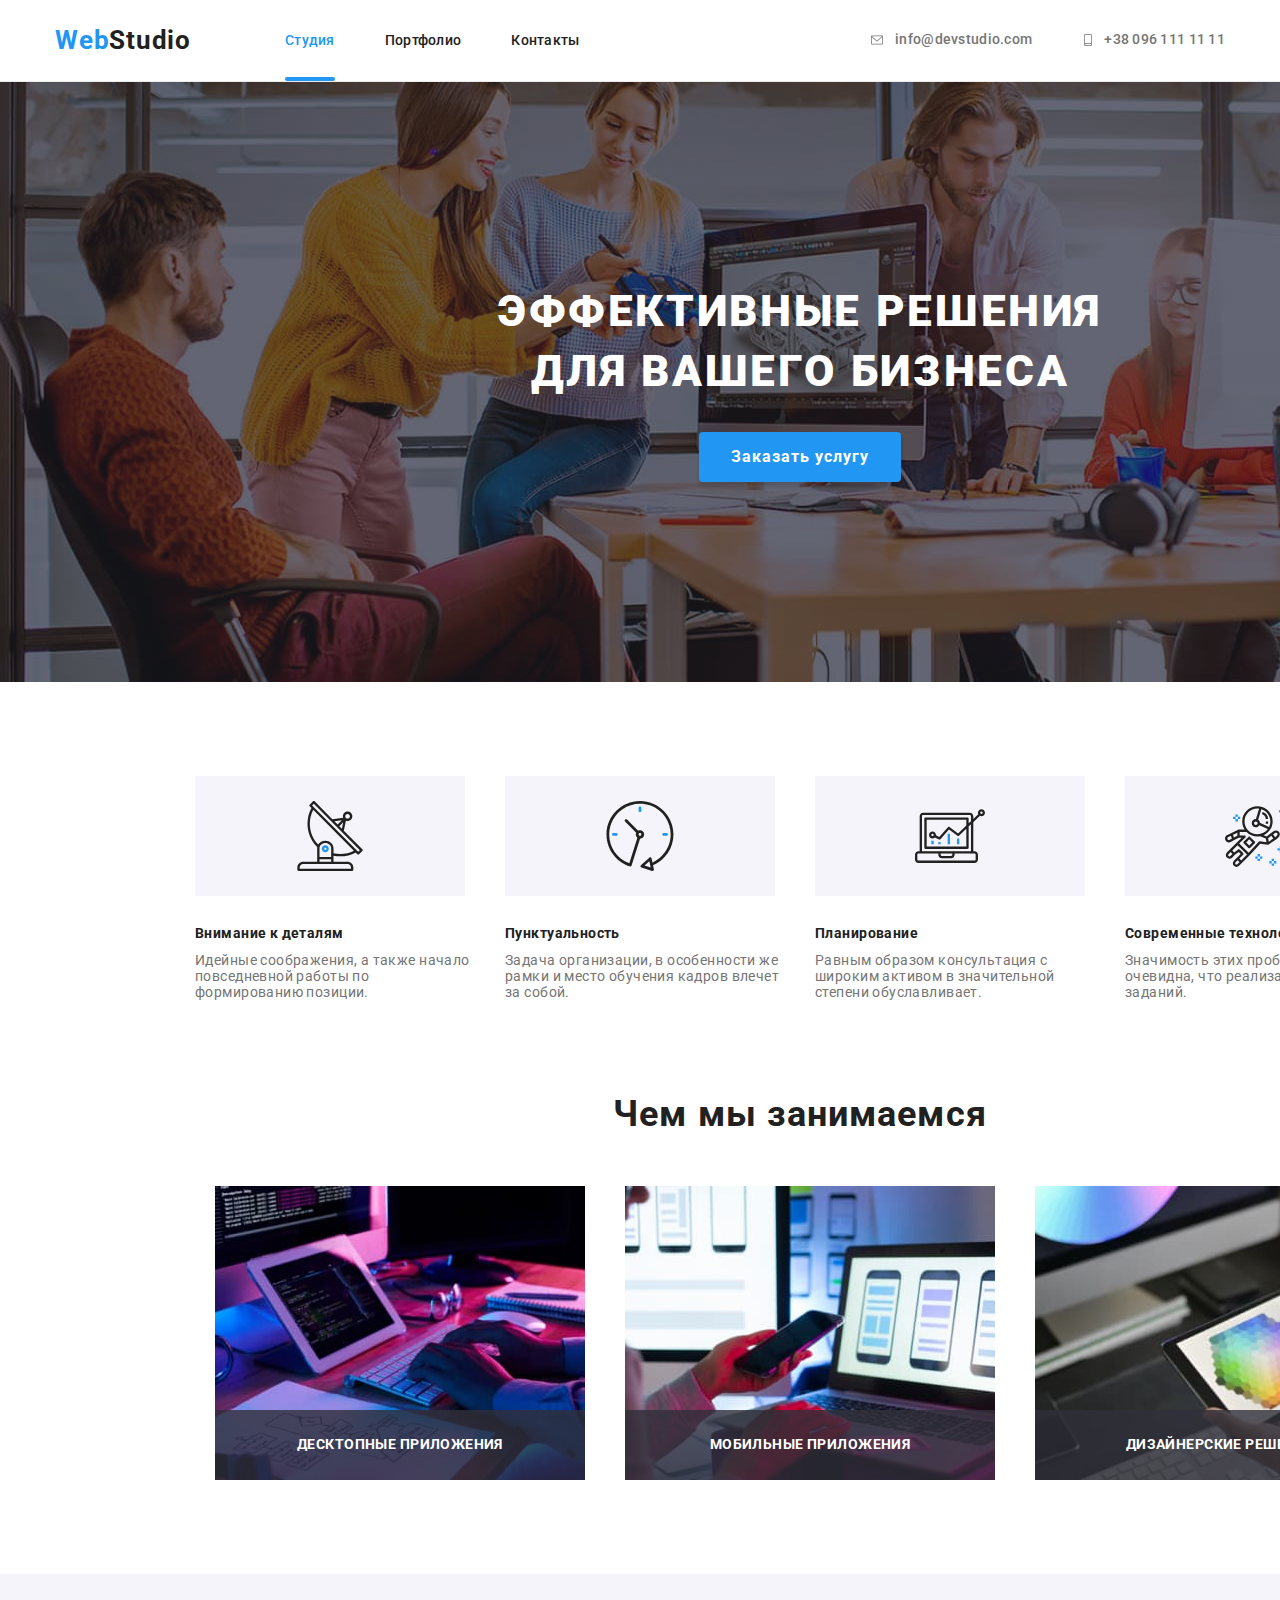
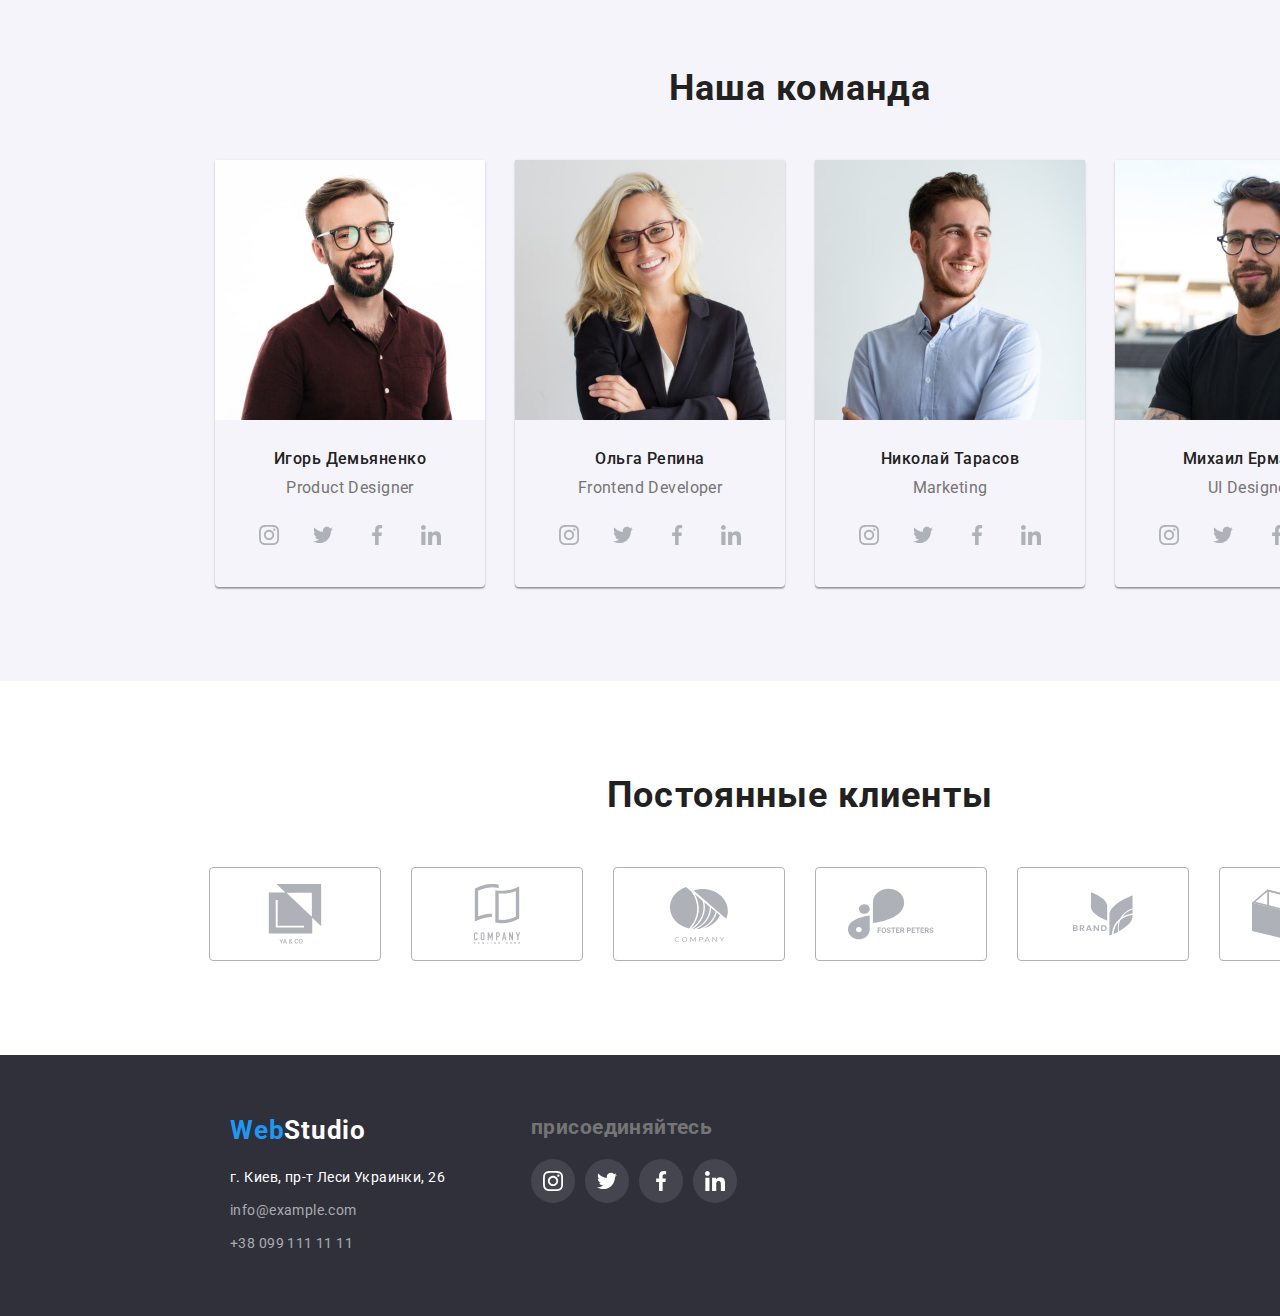
==== commit 6d5c34a5: "Update" ====
--- a/index.html
+++ b/index.html
@@ -1,5 +1,5 @@
 <!DOCTYPE html>
-<html lang="en">
+<html lang="ru">
   <head>
     <meta charset="UTF-8" />
     <meta http-equiv="X-UA-Compatible" content="IE=edge" />
@@ -25,7 +25,8 @@
         <nav class="nav">
           <ul class="list">
             <li class="items">
-              <a class="link current" href="./index.html">Студия
+              <a class="link current" href="./index.html"
+                >Студия
                 <div class="border-current"></div>
               </a>
             </li>
@@ -75,6 +76,7 @@
       <!-- About us -->
       <section class="section about">
         <div class="container">
+          <h2 class="visually-hidden">Особенности</h2>
           <ul class="list">
             <li class="items">
               <div class="thumb">
@@ -129,7 +131,7 @@
           <ul class="list">
             <li class="items">
               <div class="thumb">
-                <img src="./images/box1.jpg" width="370" alt="Разработка" />
+                <img src="./images/box1.jpg" width="370" height="294" alt="Разработка" />
                 <div class="description">
                   <p class="item">Десктопные приложения</p>
                 </div>
@@ -137,7 +139,7 @@
             </li>
             <li class="items">
               <div class="thumb">
-                <img src="./images/box2.jpg" width="370" alt="Поддержка" />
+                <img src="./images/box2.jpg" width="370" height="294" alt="Поддержка" />
                 <div class="description">
                   <p class="item">Мобильные приложения</p>
                 </div>
@@ -145,7 +147,7 @@
             </li>
             <li class="items">
               <div class="thumb">
-                <img src="./images/box3.jpg" width="370" alt="Дизайн" />
+                <img src="./images/box3.jpg" width="370" height="294" alt="Дизайн" />
                 <div class="description">
                   <p class="item">Дизайнерские решения</p>
                 </div>
@@ -161,7 +163,7 @@
           <h2 class="section-title">Наша команда</h2>
           <ul class="list">
             <li class="items">
-              <img src="./images/team1.jpg" width="270" alt="Игорь" />
+              <img src="./images/team1.jpg" width="270" height="260" alt="Product Designer photo" />
               <h3 class="title">Игорь Демьяненко</h3>
               <p class="position">Product Designer</p>
               <div>
@@ -206,7 +208,12 @@
               </div>
             </li>
             <li class="items">
-              <img src="./images/team2.jpg" width="270" alt="Ольга" />
+              <img
+                src="./images/team2.jpg"
+                width="270"
+                height="260"
+                alt="Frontend Developer photo"
+              />
               <h3 class="title">Ольга Репина</h3>
               <p class="position">Frontend Developer</p>
               <div>
@@ -251,7 +258,7 @@
               </div>
             </li>
             <li class="items">
-              <img src="./images/team3.jpg" width="270" alt="Николай" />
+              <img src="./images/team3.jpg" width="270" height="260" alt="Marketing photo" />
               <h3 class="title">Николай Тарасов</h3>
               <p class="position">Marketing</p>
               <div>
@@ -296,7 +303,7 @@
               </div>
             </li>
             <li class="items">
-              <img src="./images/team4.jpg" width="270" alt="Михаил" />
+              <img src="./images/team4.jpg" width="270" height="260" alt="UI Designer photo" />
               <h3 class="title">Михаил Ермаков</h3>
               <p class="position">UI Designer</p>
               <div>
@@ -399,8 +406,16 @@
       <div class="container info">
         <a class="link logo" href="./index.html"><span class="blue">Web</span>Studio</a>
         <address class="address">
-          <p>г. Киев, пр-т Леси Украинки, 26</p>
           <ul class="list">
+            <li class="items-footer">
+              <a
+                class="link info map"
+                href="https://goo.gl/maps/AMvUKNJv9h5WxEZ98"
+                target="_blank"
+                rel="noopener noreferrer nofollow"
+                >г. Киев, пр-т Леси Украинки, 26</a
+              >
+            </li>
             <li class="items-footer">
               <a class="link info" href="mailto:info@example.com">info@example.com</a>
             </li>
@@ -453,9 +468,8 @@
       </div>
     </footer>
 
-
     <div class="backdrop is-hidden" data-modal>
-      <div class="modal" >
+      <div class="modal">
         <button class="button" data-modal-close>
           <svg class="exit">
             <use href="./images/icons.svg#icon-exit"></use>
@@ -465,8 +479,9 @@
     </div>
     <script src="./js/modal.js"></script>
     <script>
-      const { height: pageHeaderHeight } = document.querySelector(".header .container")
-      .getBoundingClientRect();
+      const { height: pageHeaderHeight } = document
+        .querySelector('.header .container')
+        .getBoundingClientRect();
 
       document.body.style.paddingTop = `${pageHeaderHeight}px`;
     </script>
--- a/css/styles.css
+++ b/css/styles.css
@@ -6,6 +6,16 @@
   --secondary-bg-color: #2f303a;
   --third-bg-color: #f5f4fa;
   --accent-text-color: #2196f3;
+}
+.visually-hidden {
+  position: absolute;
+  width: 1px;
+  height: 1px;
+  margin: -1px;
+  border: 0;
+  padding: 0;
+  clip: rect(0 0 0 0);
+  overflow: hidden;
 }
 body {
   justify-content: center;
@@ -554,9 +564,12 @@
 
   color: var(--third-color-text);
 }
-.address p {
-  margin-bottom: 9px;
-  padding: 0;
+.footer .link.map {
+  color: var(--third-color-text);
+}
+.footer .link.map:hover,
+.footer .link.map:focus {
+  color: var(--accent-text-color);
 }
 
 .items-footer + .items-footer {
@@ -569,6 +582,14 @@
 .footer .info:hover,
 .footer .info:focus {
   color: var(--accent-text-color);
+}
+.title-footer {
+  font-weight: 700;
+  font-size: 14px;
+  line-height: 1.14;
+  letter-spacing: 0.03em;
+  text-transform: uppercase;
+  color: var(--third-color-text);
 }
 
 /* Portfolio */
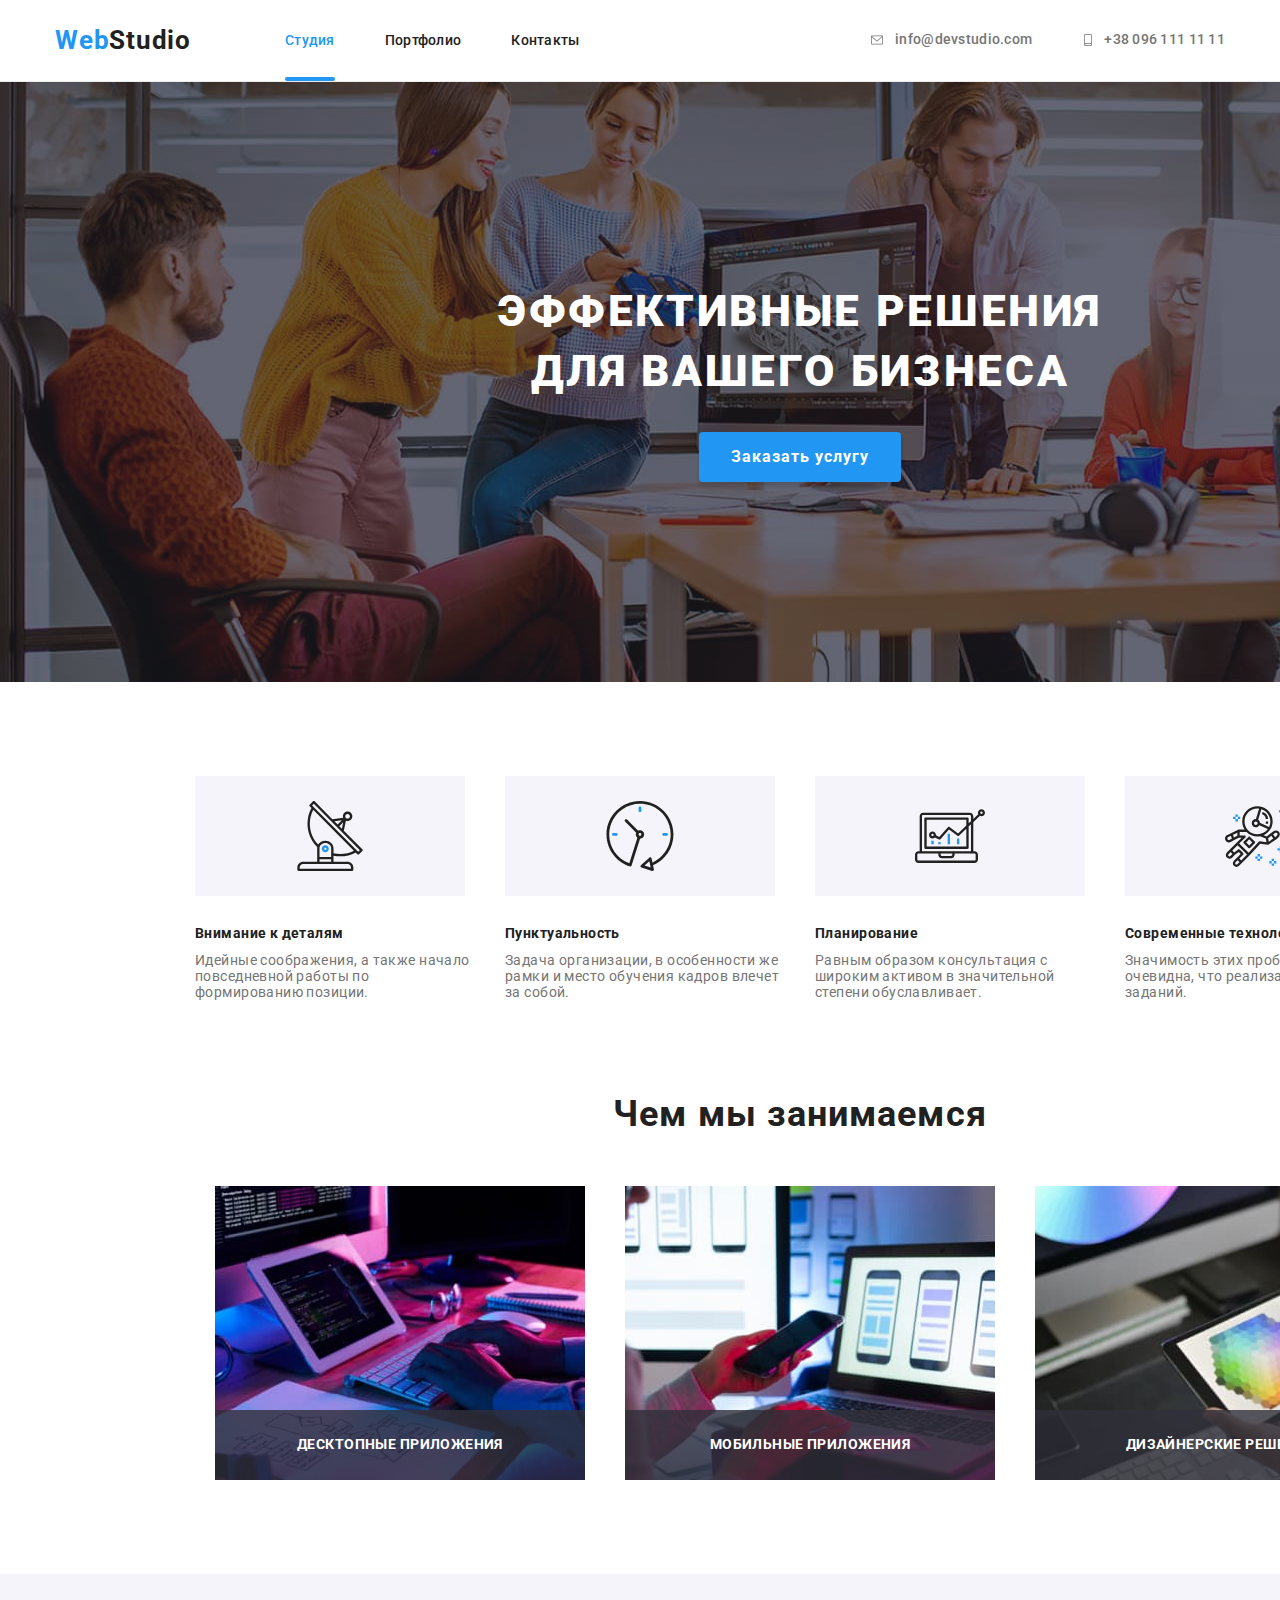
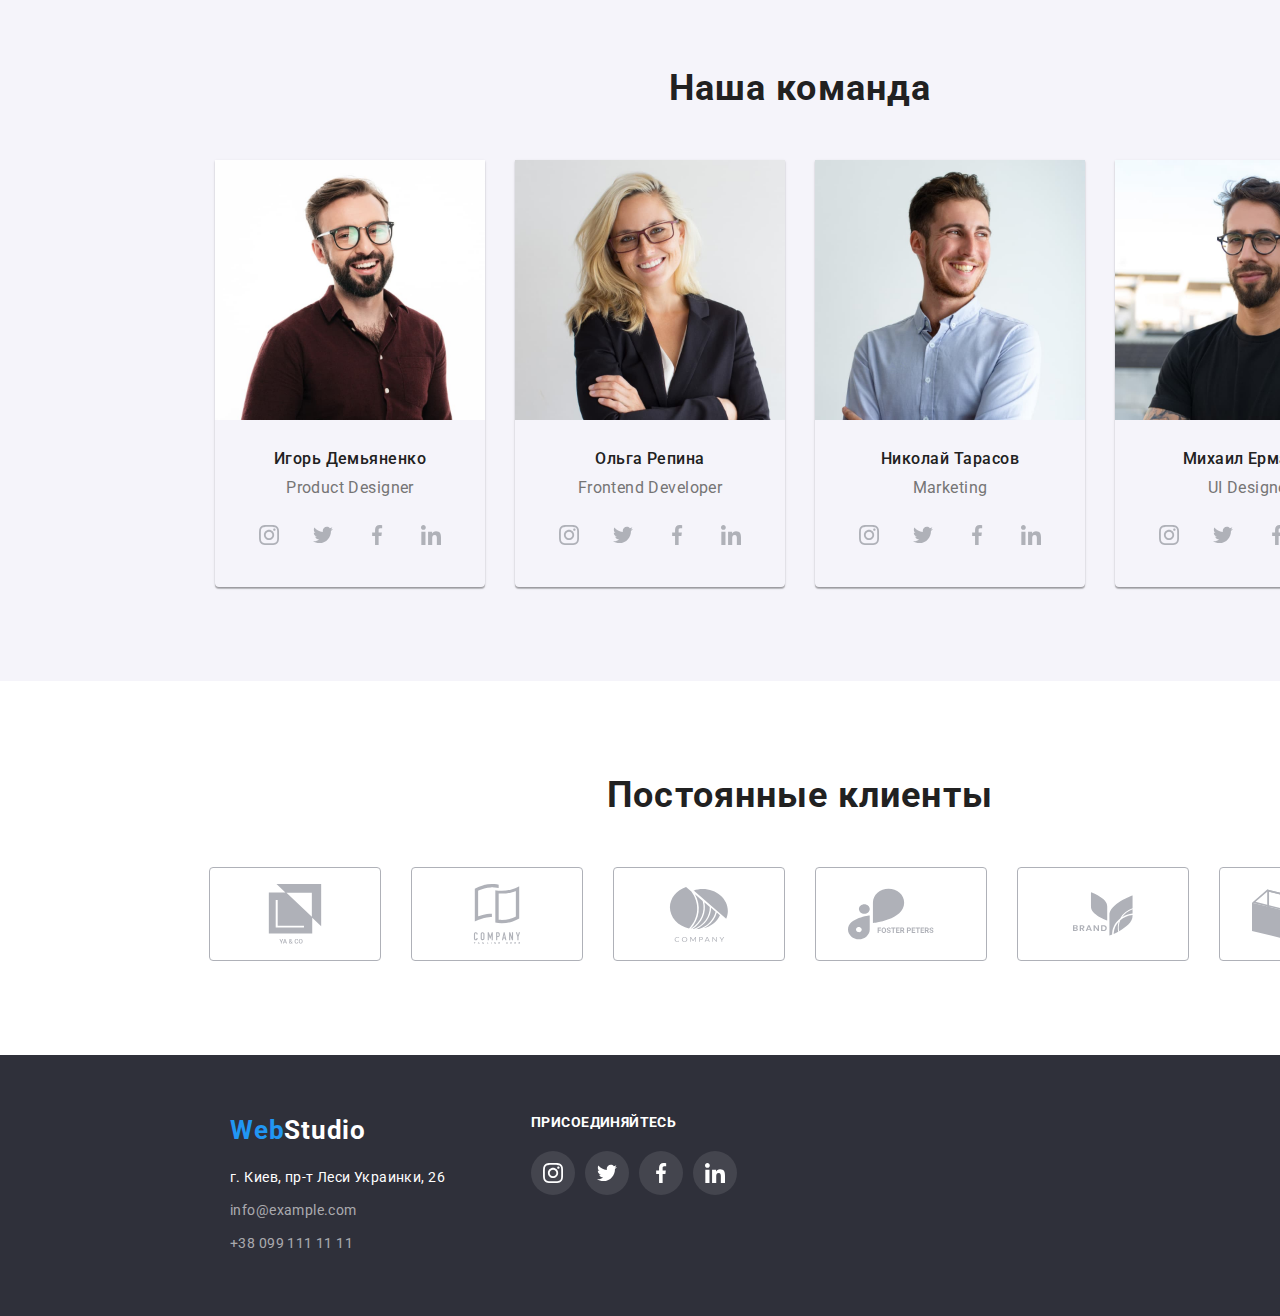
==== commit 215050d1: "Update" ====
--- a/index.html
+++ b/index.html
@@ -426,7 +426,7 @@
         </address>
       </div>
       <div class="container links">
-        <h2>присоединяйтесь</h2>
+        <h2 class="title-footer">присоединяйтесь</h2>
         <ul class="list">
           <li class="items">
             <a class="link" href="">
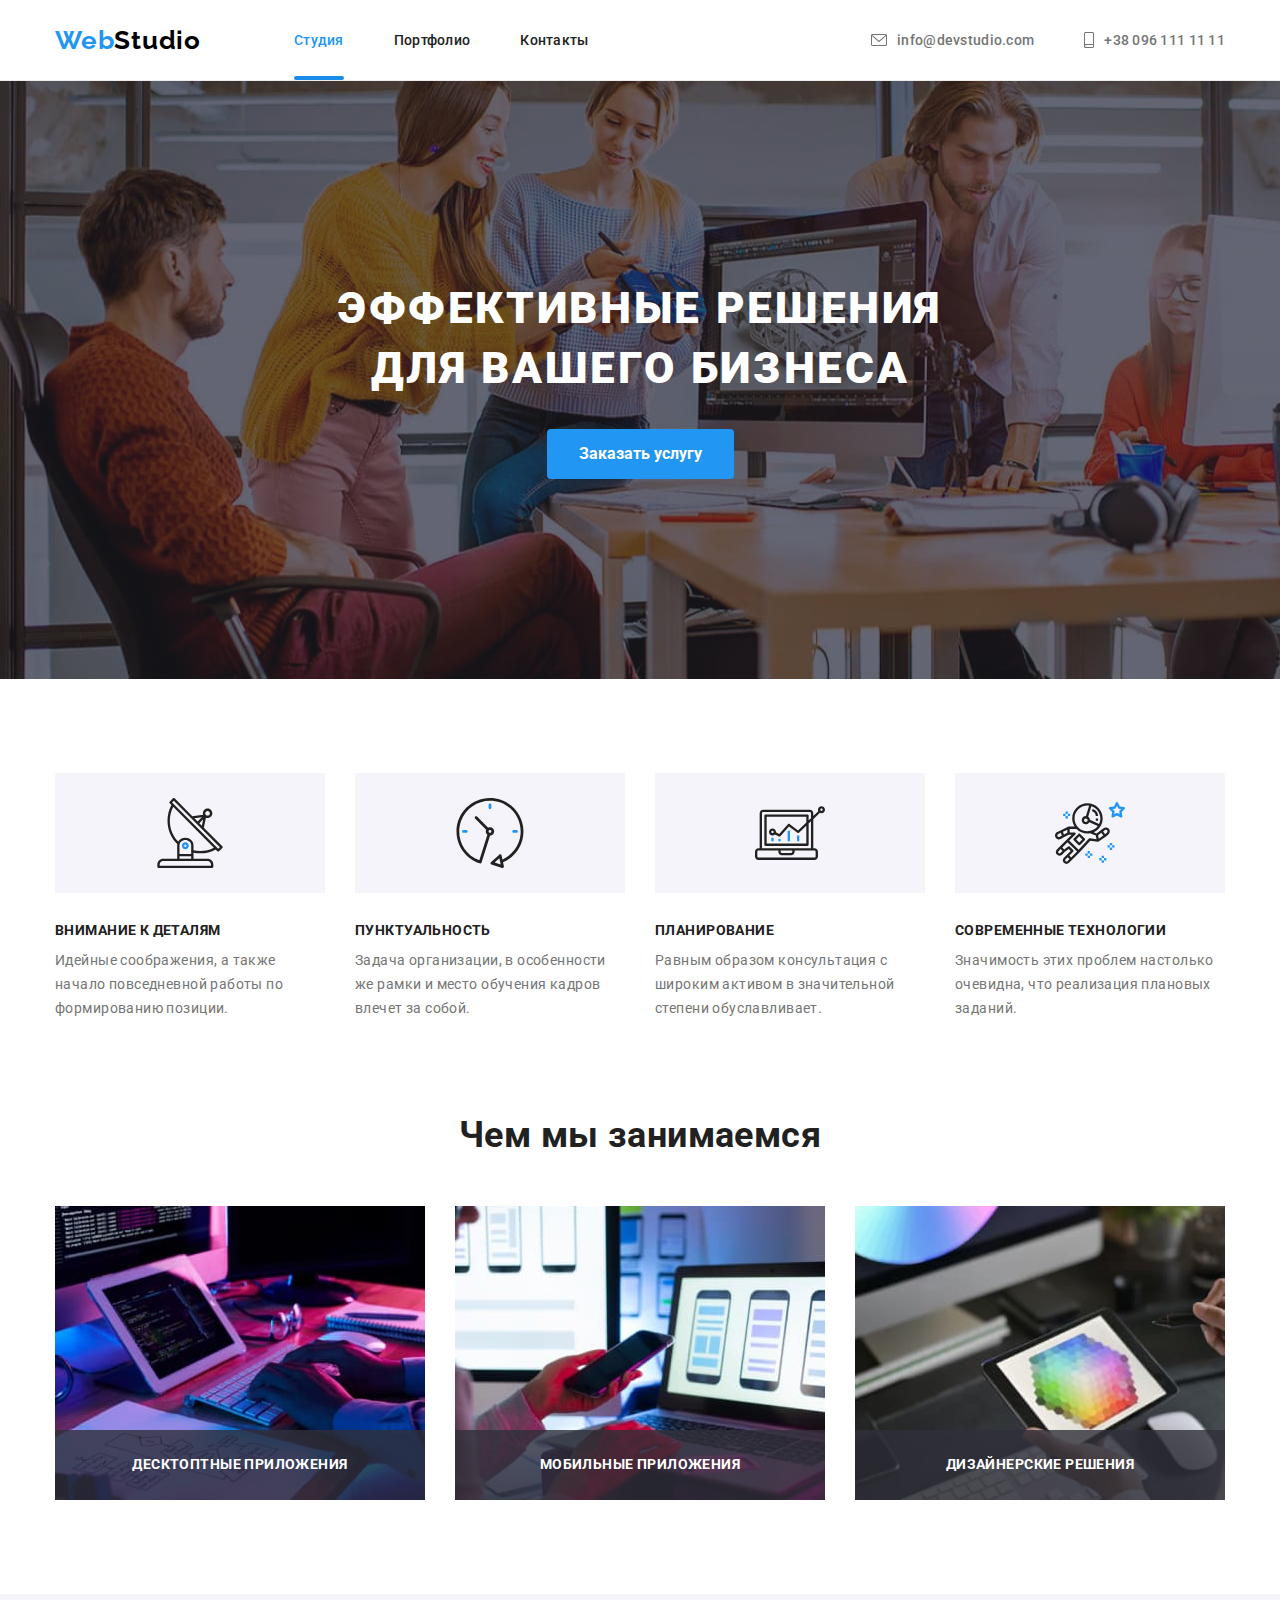
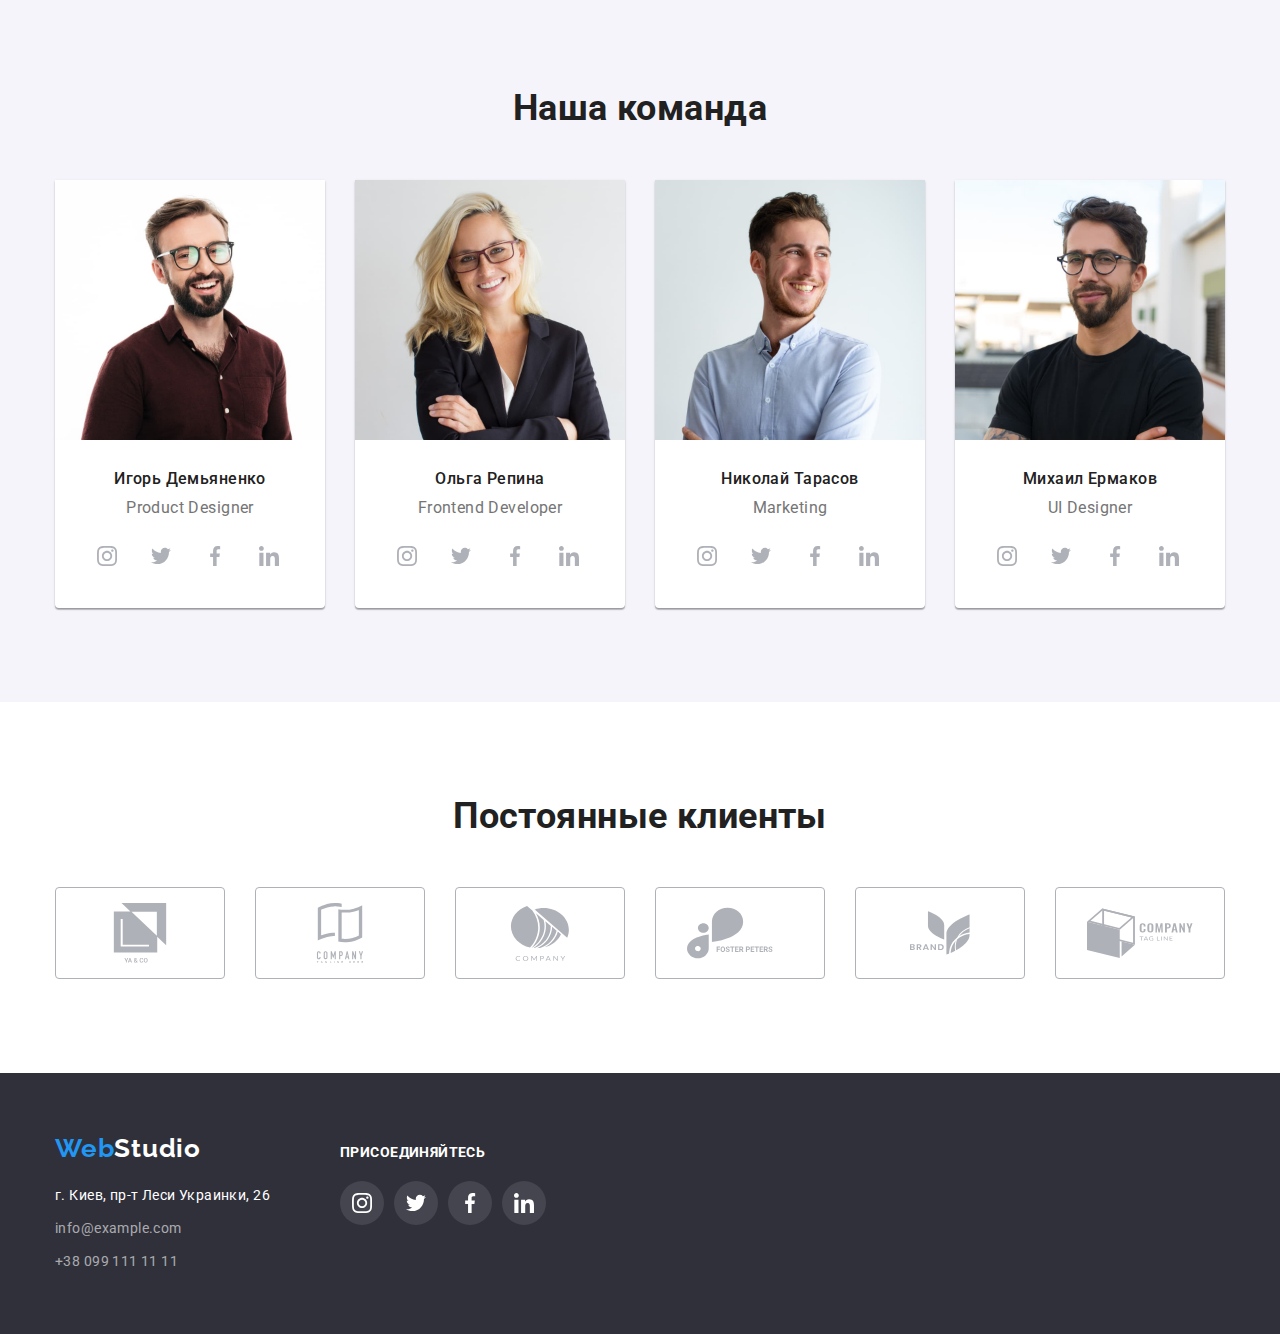
==== commit 87a6c393: "Update" ====
--- a/index.html
+++ b/index.html
@@ -20,42 +20,35 @@
   <body>
     <!-- Header -->
     <header class="header">
-      <div class="container">
-        <a class="link logo" href="./index.html"><span class="blue">Web</span>Studio</a>
+      <div class="container header-container">
+        <a class="link logo" href="./index.html">Web<span class="logo-black">Studio</span></a>
         <nav class="nav">
           <ul class="list">
-            <li class="items">
-              <a class="link current" href="./index.html"
-                >Студия
-                <div class="border-current"></div>
-              </a>
-            </li>
-            <li class="items">
-              <a class="link" href="./portfolio.html">Портфолио</a>
-            </li>
-            <li class="items">
-              <a class="link" href="">Контакты</a>
+            <li class="nav-item">
+              <a class="link header-link current" href="./index.html">Студия</a>
+            </li>
+            <li class="nav-item">
+              <a class="link header-link" href="./portfolio.html">Портфолио</a>
+            </li>
+            <li class="nav-item">
+              <a class="link header-link" href="">Контакты</a>
             </li>
           </ul>
         </nav>
-        <ul class="list auth">
-          <li class="item">
-            <a class="link" href="mailto:info@devstudio.com">
-              <div class="thumb">
-                <svg class="icon-mail">
-                  <use href="./images/icons.svg#icon-mail"></use>
-                </svg>
-              </div>
+        <ul class="auth list">
+          <li class="auth-item">
+            <a class="link header-link" href="mailto:info@devstudio.com">
+              <svg class="icon mail">
+                <use href="./images/icons.svg#icon-mail"></use>
+              </svg>
               info@devstudio.com</a
             >
           </li>
-          <li class="item">
-            <a class="link" href="tel:+380961111111">
-              <div class="thumb">
-                <svg class="icon-phone">
-                  <use href="./images/icons.svg#icon-phone"></use>
-                </svg>
-              </div>
+          <li class="auth-item">
+            <a class="link header-link" href="tel:+380961111111">
+              <svg class="icon phone">
+                <use href="./images/icons.svg#icon-phone"></use>
+              </svg>
               +38 096 111 11 11</a
             >
           </li>
@@ -65,21 +58,23 @@
 
     <!-- Main -->
     <main>
+
       <!-- Hero -->
-      <section class="section hero">
+      
+      <section class="hero">
         <div class="container">
-          <h1>Эффективные решения для вашего бизнеса</h1>
-          <button class="button primary" type="button" data-modal-open>Заказать услугу</button>
+          <h1 class="hero-title">Эффективные решения для вашего бизнеса</h1>
+          <button class="hero-button" type="button" data-modal-open>Заказать услугу</button>
         </div>
       </section>
 
       <!-- About us -->
       <section class="section about">
+        <h2 class="visually-hidden">Особенности</h2>
         <div class="container">
-          <h2 class="visually-hidden">Особенности</h2>
-          <ul class="list">
-            <li class="items">
-              <div class="thumb">
+          <ul class="list card-set">
+            <li class="about-item card-item">
+              <div class="about-icon">
                 <svg class="icon">
                   <use href="./images/icons.svg#icon-antenna"></use>
                 </svg>
@@ -89,8 +84,8 @@
                 Идейные соображения, а также начало повседневной работы по формированию позиции.
               </p>
             </li>
-            <li class="items">
-              <div class="thumb">
+            <li class="about-item card-item">
+              <div class="about-icon">
                 <svg class="icon">
                   <use href="./images/icons.svg#icon-clock"></use>
                 </svg>
@@ -100,8 +95,9 @@
                 Задача организации, в особенности же рамки и место обучения кадров влечет за собой.
               </p>
             </li>
-            <li class="items">
-              <div class="thumb">
+
+            <li class="about-item card-item">
+              <div class="about-icon">
                 <svg class="icon">
                   <use href="./images/icons.svg#icon-diagram"></use>
                 </svg>
@@ -111,8 +107,8 @@
                 Равным образом консультация с широким активом в значительной степени обуславливает.
               </p>
             </li>
-            <li class="items">
-              <div class="thumb">
+            <li class="about-item card-item">
+              <div class="about-icon">
                 <svg class="icon">
                   <use href="./images/icons.svg#icon-astronaut"></use>
                 </svg>
@@ -125,32 +121,26 @@
       </section>
 
       <!-- Works -->
-      <section class="section works">
+      <section class="section work">
         <div class="container">
           <h2 class="section-title">Чем мы занимаемся</h2>
-          <ul class="list">
-            <li class="items">
-              <div class="thumb">
-                <img src="./images/box1.jpg" width="370" height="294" alt="Разработка" />
-                <div class="description">
-                  <p class="item">Десктопные приложения</p>
-                </div>
-              </div>
-            </li>
-            <li class="items">
-              <div class="thumb">
-                <img src="./images/box2.jpg" width="370" height="294" alt="Поддержка" />
-                <div class="description">
-                  <p class="item">Мобильные приложения</p>
-                </div>
-              </div>
-            </li>
-            <li class="items">
-              <div class="thumb">
-                <img src="./images/box3.jpg" width="370" height="294" alt="Дизайн" />
-                <div class="description">
-                  <p class="item">Дизайнерские решения</p>
-                </div>
+          <ul class="list card-set">
+            <li class="work-item card-item">
+              <img src="./images/box1.jpg" width="370" height="294" alt="Разработка" />
+              <div class="work-variant">
+                <p class="variant-title">ДЕСКТОПТНЫЕ ПРИЛОЖЕНИЯ</p>
+              </div>
+            </li>
+            <li class="work-item card-item">
+              <img src="./images/box2.jpg" width="370" height="294" alt="Поддержка" />
+              <div class="work-variant">
+                <p class="variant-title">МОБИЛЬНЫЕ ПРИЛОЖЕНИЯ </p>
+              </div>
+            </li>
+            <li class="work-item card-item">
+              <img src="./images/box3.jpg" width="370" height="294" alt="Дизайн" />
+              <div class="work-variant">
+                <p class="variant-title">ДИЗАЙНЕРСКИЕ РЕШЕНИЯ </p>
               </div>
             </li>
           </ul>
@@ -161,187 +151,235 @@
       <section class="section team">
         <div class="container">
           <h2 class="section-title">Наша команда</h2>
-          <ul class="list">
-            <li class="items">
+          <ul class="list card-set">
+            <li class="team-item card-item">
               <img src="./images/team1.jpg" width="270" height="260" alt="Product Designer photo" />
-              <h3 class="title">Игорь Демьяненко</h3>
-              <p class="position">Product Designer</p>
-              <div>
-                <ul class="list profile">
-                  <li class="item">
-                    <a class="link" href="">
-                      <div class="thumb">
-                        <svg class="icon">
-                          <use href="./images/icons.svg#icon-instagram"></use>
-                        </svg>
-                      </div>
-                    </a>
-                  </li>
-                  <li class="item">
-                    <a class="link" href="">
-                      <div class="thumb">
-                        <svg class="icon">
-                          <use href="./images/icons.svg#icon-twitter"></use>
-                        </svg>
-                      </div>
-                    </a>
-                  </li>
-                  <li class="item">
-                    <a class="link" href="">
-                      <div class="thumb">
-                        <svg class="icon">
-                          <use href="./images/icons.svg#icon-facebook"></use>
-                        </svg>
-                      </div>
-                    </a>
-                  </li>
-                  <li class="item">
-                    <a class="link" href="">
-                      <div class="thumb">
-                        <svg class="icon">
-                          <use href="./images/icons.svg#icon-linkedin"></use>
-                        </svg>
-                      </div>
+              <div class="team-wrapper">
+                <h3 class="title">Игорь Демьяненко</h3>
+                <p class="position">Product Designer</p>
+                <ul class="list social-list">
+                  <li class="items-icon">
+                    <a
+                      class="icon-social"
+                      href=""
+                      target="_blank"
+                      rel="noopener noreferrer nofollow"
+                    >
+                      <svg class="icon">
+                        <use href="./images/icons.svg#icon-instagram"></use>
+                      </svg>
+                    </a>
+                  </li>
+                  <li class="items-icon">
+                    <a
+                      class="icon-social"
+                      href=""
+                      target="_blank"
+                      rel="noopener noreferrer nofollow"
+                    >
+                      <svg class="icon">
+                        <use href="./images/icons.svg#icon-twitter"></use>
+                      </svg>
+                    </a>
+                  </li>
+                  <li class="items-icon">
+                    <a
+                      class="icon-social"
+                      href=""
+                      target="_blank"
+                      rel="noopener noreferrer nofollow"
+                    >
+                      <svg class="icon">
+                        <use href="./images/icons.svg#icon-facebook"></use>
+                      </svg>
+                    </a>
+                  </li>
+                  <li class="items-icon">
+                    <a
+                      class="icon-social"
+                      href=""
+                      target="_blank"
+                      rel="noopener noreferrer nofollow"
+                    >
+                      <svg class="icon">
+                        <use href="./images/icons.svg#icon-linkedin"></use>
+                      </svg>
                     </a>
                   </li>
                 </ul>
               </div>
             </li>
-            <li class="items">
+            <li class="team-item card-item">
               <img
                 src="./images/team2.jpg"
                 width="270"
                 height="260"
                 alt="Frontend Developer photo"
               />
-              <h3 class="title">Ольга Репина</h3>
-              <p class="position">Frontend Developer</p>
-              <div>
-                <ul class="list profile">
-                  <li class="item">
-                    <a class="link" href="">
-                      <div class="thumb">
-                        <svg class="icon">
-                          <use href="./images/icons.svg#icon-instagram"></use>
-                        </svg>
-                      </div>
-                    </a>
-                  </li>
-                  <li class="item">
-                    <a class="link" href="">
-                      <div class="thumb">
-                        <svg class="icon">
-                          <use href="./images/icons.svg#icon-twitter"></use>
-                        </svg>
-                      </div>
-                    </a>
-                  </li>
-                  <li class="item">
-                    <a class="link" href="">
-                      <div class="thumb">
-                        <svg class="icon">
-                          <use href="./images/icons.svg#icon-facebook"></use>
-                        </svg>
-                      </div>
-                    </a>
-                  </li>
-                  <li class="item">
-                    <a class="link" href="">
-                      <div class="thumb">
-                        <svg class="icon">
-                          <use href="./images/icons.svg#icon-linkedin"></use>
-                        </svg>
-                      </div>
+              <div class="team-wrapper">
+                <h3 class="title">Ольга Репина</h3>
+                <p class="position">Frontend Developer</p>
+                <ul class="list social-list">
+                  <li class="items-icon">
+                    <a
+                      class="icon-social"
+                      href=""
+                      target="_blank"
+                      rel="noopener noreferrer nofollow"
+                    >
+                      <svg class="icon">
+                        <use href="./images/icons.svg#icon-instagram"></use>
+                      </svg>
+                    </a>
+                  </li>
+                  <li class="items-icon">
+                    <a
+                      class="icon-social"
+                      href=""
+                      target="_blank"
+                      rel="noopener noreferrer nofollow"
+                    >
+                      <svg class="icon">
+                        <use href="./images/icons.svg#icon-twitter"></use>
+                      </svg>
+                    </a>
+                  </li>
+                  <li class="items-icon">
+                    <a
+                      class="icon-social"
+                      href=""
+                      target="_blank"
+                      rel="noopener noreferrer nofollow"
+                    >
+                      <svg class="icon">
+                        <use href="./images/icons.svg#icon-facebook"></use>
+                      </svg>
+                    </a>
+                  </li>
+                  <li class="items-icon">
+                    <a
+                      class="icon-social"
+                      href=""
+                      target="_blank"
+                      rel="noopener noreferrer nofollow"
+                    >
+                      <svg class="icon">
+                        <use href="./images/icons.svg#icon-linkedin"></use>
+                      </svg>
                     </a>
                   </li>
                 </ul>
               </div>
             </li>
-            <li class="items">
+            <li class="team-item card-item">
               <img src="./images/team3.jpg" width="270" height="260" alt="Marketing photo" />
-              <h3 class="title">Николай Тарасов</h3>
-              <p class="position">Marketing</p>
-              <div>
-                <ul class="list profile">
-                  <li class="item">
-                    <a class="link" href="">
-                      <div class="thumb">
-                        <svg class="icon">
-                          <use href="./images/icons.svg#icon-instagram"></use>
-                        </svg>
-                      </div>
-                    </a>
-                  </li>
-                  <li class="item">
-                    <a class="link" href="">
-                      <div class="thumb">
-                        <svg class="icon">
-                          <use href="./images/icons.svg#icon-twitter"></use>
-                        </svg>
-                      </div>
-                    </a>
-                  </li>
-                  <li class="item">
-                    <a class="link" href="">
-                      <div class="thumb">
-                        <svg class="icon">
-                          <use href="./images/icons.svg#icon-facebook"></use>
-                        </svg>
-                      </div>
-                    </a>
-                  </li>
-                  <li class="item">
-                    <a class="link" href="">
-                      <div class="thumb">
-                        <svg class="icon">
-                          <use href="./images/icons.svg#icon-linkedin"></use>
-                        </svg>
-                      </div>
+              <div class="team-wrapper">
+                <h3 class="title">Николай Тарасов</h3>
+                <p class="position">Marketing</p>
+                <ul class="list social-list">
+                  <li class="items-icon">
+                    <a
+                      class="icon-social"
+                      href=""
+                      target="_blank"
+                      rel="noopener noreferrer nofollow"
+                    >
+                      <svg class="icon">
+                        <use href="./images/icons.svg#icon-instagram"></use>
+                      </svg>
+                    </a>
+                  </li>
+                  <li class="items-icon">
+                    <a
+                      class="icon-social"
+                      href=""
+                      target="_blank"
+                      rel="noopener noreferrer nofollow"
+                    >
+                      <svg class="icon">
+                        <use href="./images/icons.svg#icon-twitter"></use>
+                      </svg>
+                    </a>
+                  </li>
+                  <li class="items-icon">
+                    <a
+                      class="icon-social"
+                      href=""
+                      target="_blank"
+                      rel="noopener noreferrer nofollow"
+                    >
+                      <svg class="icon">
+                        <use href="./images/icons.svg#icon-facebook"></use>
+                      </svg>
+                    </a>
+                  </li>
+                  <li class="items-icon">
+                    <a
+                      class="icon-social"
+                      href=""
+                      target="_blank"
+                      rel="noopener noreferrer nofollow"
+                    >
+                      <svg class="icon">
+                        <use href="./images/icons.svg#icon-linkedin"></use>
+                      </svg>
                     </a>
                   </li>
                 </ul>
               </div>
             </li>
-            <li class="items">
+            <li class="team-item card-item">
               <img src="./images/team4.jpg" width="270" height="260" alt="UI Designer photo" />
-              <h3 class="title">Михаил Ермаков</h3>
-              <p class="position">UI Designer</p>
-              <div>
-                <ul class="list profile">
-                  <li class="item">
-                    <a class="link" href="">
-                      <div class="thumb">
-                        <svg class="icon">
-                          <use href="./images/icons.svg#icon-instagram"></use>
-                        </svg>
-                      </div>
-                    </a>
-                  </li>
-                  <li class="item">
-                    <a class="link" href="">
-                      <div class="thumb">
-                        <svg class="icon">
-                          <use href="./images/icons.svg#icon-twitter"></use>
-                        </svg>
-                      </div>
-                    </a>
-                  </li>
-                  <li class="item">
-                    <a class="link" href="">
-                      <div class="thumb">
-                        <svg class="icon">
-                          <use href="./images/icons.svg#icon-facebook"></use>
-                        </svg>
-                      </div>
-                    </a>
-                  </li>
-                  <li class="item">
-                    <a class="link" href="">
-                      <div class="thumb">
-                        <svg class="icon">
-                          <use href="./images/icons.svg#icon-linkedin"></use>
-                        </svg>
-                      </div>
+              <div class="team-wrapper">
+                <h3 class="title">Михаил Ермаков</h3>
+                <p class="position">UI Designer</p>
+                <ul class="list social-list">
+                  <li class="items-icon">
+                    <a
+                      class="icon-social"
+                      href=""
+                      target="_blank"
+                      rel="noopener noreferrer nofollow"
+                    >
+                      <svg class="icon">
+                        <use href="./images/icons.svg#icon-instagram"></use>
+                      </svg>
+                    </a>
+                  </li>
+                  <li class="items-icon">
+                    <a
+                      class="icon-social"
+                      href=""
+                      target="_blank"
+                      rel="noopener noreferrer nofollow"
+                    >
+                      <svg class="icon">
+                        <use href="./images/icons.svg#icon-twitter"></use>
+                      </svg>
+                    </a>
+                  </li>
+                  <li class="items-icon">
+                    <a
+                      class="icon-social"
+                      href=""
+                      target="_blank"
+                      rel="noopener noreferrer nofollow"
+                    >
+                      <svg class="icon">
+                        <use href="./images/icons.svg#icon-facebook"></use>
+                      </svg>
+                    </a>
+                  </li>
+                  <li class="items-icon">
+                    <a
+                      class="icon-social"
+                      href=""
+                      target="_blank"
+                      rel="noopener noreferrer nofollow"
+                    >
+                      <svg class="icon">
+                        <use href="./images/icons.svg#icon-linkedin"></use>
+                      </svg>
                     </a>
                   </li>
                 </ul>
@@ -351,120 +389,147 @@
         </div>
       </section>
 
-      <!-- Сlients -->
+      <!-- Clients -->
       <section class="section clients">
-        <h2 class="section-title">Постоянные клиенты</h2>
-        <ul class="list">
-          <li class="items">
-            <a class="link" href="">
-              <svg class="icon">
-                <use href="./images/icons.svg#icon-client1"></use>
-              </svg>
-            </a>
-          </li>
-          <li class="items">
-            <a class="link" href="">
-              <svg class="icon">
-                <use href="./images/icons.svg#icon-client2"></use>
-              </svg>
-            </a>
-          </li>
-          <li class="items">
-            <a class="link" href="">
-              <svg class="icon">
-                <use href="./images/icons.svg#icon-client3"></use>
-              </svg>
-            </a>
-          </li>
-          <li class="items">
-            <a class="link" href="">
-              <svg class="icon">
-                <use href="./images/icons.svg#icon-client4"></use>
-              </svg>
-            </a>
-          </li>
-          <li class="items">
-            <a class="link" href="">
-              <svg class="icon">
-                <use href="./images/icons.svg#icon-client5"></use>
-              </svg>
-            </a>
-          </li>
-          <li class="items">
-            <a class="link" href="">
-              <svg class="icon">
-                <use href="./images/icons.svg#icon-client6"></use>
-              </svg>
-            </a>
-          </li>
-        </ul>
+        <div class="container">
+          <h2 class="section-title">Постоянные клиенты</h2>
+          <ul class="list card-set">
+            <li class="clients-item card-item">
+              <a
+                class="link clients-link"
+                href=""
+                target="_blank"
+                rel="noopener noreferrer nofollow"
+              >
+                <svg class="icon">
+                  <use href="./images/icons.svg#icon-client1"></use>
+                </svg>
+              </a>
+            </li>
+            <li class="clients-item card-item">
+              <a
+                class="link clients-link"
+                href=""
+                target="_blank"
+                rel="noopener noreferrer nofollow"
+              >
+                <svg class="icon">
+                  <use href="./images/icons.svg#icon-client2"></use>
+                </svg>
+              </a>
+            </li>
+            <li class="clients-item card-item">
+              <a
+                class="link clients-link"
+                href=""
+                target="_blank"
+                rel="noopener noreferrer nofollow"
+              >
+                <svg class="icon">
+                  <use href="./images/icons.svg#icon-client3"></use>
+                </svg>
+              </a>
+            </li>
+            <li class="clients-item card-item">
+              <a
+                class="link clients-link"
+                href=""
+                target="_blank"
+                rel="noopener noreferrer nofollow"
+              >
+                <svg class="icon">
+                  <use href="./images/icons.svg#icon-client4"></use>
+                </svg>
+              </a>
+            </li>
+            <li class="clients-item card-item">
+              <a
+                class="link clients-link"
+                href=""
+                target="_blank"
+                rel="noopener noreferrer nofollow"
+              >
+                <svg class="icon">
+                  <use href="./images/icons.svg#icon-client5"></use>
+                </svg>
+              </a>
+            </li>
+            <li class="clients-item card-item">
+              <a
+                class="link clients-link"
+                href=""
+                target="_blank"
+                rel="noopener noreferrer nofollow"
+              >
+                <svg class="icon">
+                  <use href="./images/icons.svg#icon-client6"></use>
+                </svg>
+              </a>
+            </li>
+          </ul>
+        </div>
       </section>
     </main>
 
     <!-- Footer -->
+    
     <footer class="footer">
-      <div class="container info">
-        <a class="link logo" href="./index.html"><span class="blue">Web</span>Studio</a>
-        <address class="address">
-          <ul class="list">
-            <li class="items-footer">
-              <a
-                class="link info map"
-                href="https://goo.gl/maps/AMvUKNJv9h5WxEZ98"
-                target="_blank"
-                rel="noopener noreferrer nofollow"
-                >г. Киев, пр-т Леси Украинки, 26</a
-              >
-            </li>
-            <li class="items-footer">
-              <a class="link info" href="mailto:info@example.com">info@example.com</a>
-            </li>
-            <li class="items-footer">
-              <a class="link info" href="tel:+380991111111">+38 099 111 11 11</a>
+      <div class="container">
+        <div class="footer-item">
+          <a class="link logo" href="./index.html">Web<span class="logo-white">Studio</span></a>
+          <address class="address">
+            <ul class="list">
+              <li class="address-item">
+                <a
+                  class="link info"
+                  href="https://goo.gl/maps/AMvUKNJv9h5WxEZ98"
+                  target="_blank"
+                  rel="noopener noreferrer nofollow"
+                  >г. Киев, пр-т Леси Украинки, 26</a
+                >
+              </li>
+              <li class="address-item">
+                <a class="link info" href="mailto:info@example.com">info@example.com</a>
+              </li>
+              <li class="address-item">
+                <a class="link info" href="tel:+380991111111">+38 099 111 11 11</a>
+              </li>
+            </ul>
+          </address>
+        </div>
+        <div class="footer-item">
+          <h2 class="social-title">присоединяйтесь</h2>
+          <ul class="list social-list">
+            <li class="items-icon">
+              <a class="icon-social" href="" target="_blank" rel="noopener noreferrer nofollow">
+                <svg class="icon">
+                  <use href="./images/icons.svg#icon-instagram"></use>
+                </svg>
+              </a>
+            </li>
+            <li class="items-icon">
+              <a class="icon-social" href="" target="_blank" rel="noopener noreferrer nofollow">
+                <svg class="icon">
+                  <use href="./images/icons.svg#icon-twitter"></use>
+                </svg>
+              </a>
+            </li>
+            <li class="items-icon">
+              <a class="icon-social" href="" target="_blank" rel="noopener noreferrer nofollow">
+                <svg class="icon">
+                  <use href="./images/icons.svg#icon-facebook"></use>
+                </svg>
+              </a>
+            </li>
+            <li class="items-icon">
+              <a class="icon-social" href="" target="_blank" rel="noopener noreferrer nofollow">
+                <svg class="icon">
+                  <use href="./images/icons.svg#icon-linkedin"></use>
+                </svg>
+              </a>
             </li>
           </ul>
-        </address>
-      </div>
-      <div class="container links">
-        <h2 class="title-footer">присоединяйтесь</h2>
-        <ul class="list">
-          <li class="items">
-            <a class="link" href="">
-              <div class="thumb">
-                <svg class="icon">
-                  <use href="./images/icons.svg#icon-instagram"></use>
-                </svg>
-              </div>
-            </a>
-          </li>
-          <li class="items">
-            <a class="link" href="">
-              <div class="thumb">
-                <svg class="icon">
-                  <use href="./images/icons.svg#icon-twitter"></use>
-                </svg>
-              </div>
-            </a>
-          </li>
-          <li class="items">
-            <a class="link" href="">
-              <div class="thumb">
-                <svg class="icon">
-                  <use href="./images/icons.svg#icon-facebook"></use>
-                </svg>
-              </div>
-            </a>
-          </li>
-          <li class="items">
-            <a class="link" href="">
-              <div class="thumb">
-                <svg class="icon">
-                  <use href="./images/icons.svg#icon-linkedin"></use>
-                </svg>
-              </div>
-            </a>
-          </li>
-        </ul>
+        </div>
       </div>
     </footer>
 
@@ -477,13 +542,23 @@
         </button>
       </div>
     </div>
+
     <script src="./js/modal.js"></script>
     <script>
       const { height: pageHeaderHeight } = document
         .querySelector('.header .container')
         .getBoundingClientRect();
 
-      document.body.style.paddingTop = `${pageHeaderHeight}px`;
+      document.body.style.paddingTop = `${pageHeaderHeight -1}px`;
+    </script>
+    <script>
+      (() => {
+        document.querySelector('.js-speaker-form').addEventListener('submit', e => {
+          e.preventDefault();
+
+          new FormData(e.currentTarget).forEach((value, name) => console.log(`${name}: ${value}`));
+        });
+      })();
     </script>
   </body>
 </html>
--- a/css/styles.css
+++ b/css/styles.css
@@ -1,12 +1,3 @@
-:root {
-  --primary-text-color: #757575;
-  --secondary-text-color: #212121;
-  --third-color-text: #ffffff;
-  --primary-bg-color: #ffffff;
-  --secondary-bg-color: #2f303a;
-  --third-bg-color: #f5f4fa;
-  --accent-text-color: #2196f3;
-}
 .visually-hidden {
   position: absolute;
   width: 1px;
@@ -17,45 +8,20 @@
   clip: rect(0 0 0 0);
   overflow: hidden;
 }
-body {
-  justify-content: center;
-  margin-left: auto;
-  margin-right: auto;
-
-  font-family: 'Roboto', sans-serif;
-  font-style: 400;
-  font-weight: 400;
-  font-size: 14px;
-  letter-spacing: 0.03em;
-  width: 1600px;
-
-  color: var(--primary-text-color);
-}
-.container {
-  justify-content: center;
-  margin-left: auto;
-  margin-right: auto;
-
-  width: 1200px;
-  padding-left: 15px;
-  padding-right: 15px;
-}
-
-.nav .link.current {
-  color: var(--accent-text-color);
-  position: relative;
-}
-.current::after {
-  content: '';
-  position: absolute;
-  display: block;
-
-  bottom: -13px;
-  height: 4px;
-  width: 100%;
-  border-radius: 2px;
-
-  background-color: var(--accent-text-color);
+:root {
+  --primary-text-color: #757575;
+  --secondary-text-color: #212121;
+  --third-color-text: #ffffff;
+  --primary-bg-color: #ffffff;
+  --secondary-bg-color: #2f303a;
+  --third-bg-color: #f5f4fa;
+  --accent-text-color: #2196f3;
+  --accent-bg-color: #188ce8;
+  --border-color: #ececec;
+  --border-color-second: #eeeeee;
+  --color-black: #000000;
+  --icon-color: #afb1b8;
+  --icon-bg-color: rgba(255, 255, 255, 0.1);
 }
 h1,
 h2,
@@ -68,652 +34,584 @@
   margin: 0;
   padding: 0;
 }
-
+body {
+  font-family: 'Roboto', sans-serif;
+  font-style: normal;
+  font-weight: 400;
+  font-size: 14px;
+  line-height: 1.71;
+  letter-spacing: 0.03em;
+
+  color: var(--primary-text-color);
+}
 img {
   display: block;
+  max-width: 100%;
+  height: auto;
+}
+.current {
+  display: flex;
+  position: relative;
+  color: var(--accent-text-color);
+}
+.current::after {
+  position: absolute;
+  content: '';
+
+  bottom: 0;
+
+  width: 100%;
+  height: 4px;
+  border-radius: 2px;
+
+  background-color: var(--accent-bg-color);
 }
 .link {
   text-decoration: none;
-  color: #afb1b8;
-}
-.link:hover,
-.link:focus {
-  color: var(--accent-text-color);
+  color: inherit;
 }
 .list {
   list-style: none;
 }
-.blue {
-  color: var(--accent-text-color);
-}
 .section {
+  padding-top: 94px;
+  padding-bottom: 94px;
+}
+.section-title {
   text-align: center;
-}
-.button {
-  border: 0;
-  border-radius: 4px;
-}
-.button.primary {
-  align-items: center;
-  text-align: center;
-
-  font-weight: 700;
-  font-size: 16px;
-  line-height: 1.88;
-  letter-spacing: 0.06em;
-  padding: 10px 32px;
-
-  cursor: pointer;
-
-  box-shadow: 0px 4px 4px rgba(0, 0, 0, 0.15);
-
-  background-color: var(--accent-text-color);
-  color: var(--primary-bg-color);
-
-  transition: background-color 250ms cubic-bezier(0.4, 0, 0.2, 1),
-    color 250ms cubic-bezier(0.4, 0, 0.2, 1);
-}
-.button.primary:hover,
-.button.primary:focus {
-  background-color: var(--primary-bg-color);
-  color: var(--accent-text-color);
-}
-.button.secondary {
-  text-align: center;
-
-  font-weight: 500;
-  font-size: 16px;
-  line-height: 1.62;
-  letter-spacing: 0.03em;
-  padding: 6px 22px;
-
-  cursor: pointer;
-
-  background-color: var(--third-bg-color);
-  color: var(--secondary-text-color);
-
-  transition: background-color 250ms cubic-bezier(0.4, 0, 0.2, 1),
-    color 250ms cubic-bezier(0.4, 0, 0.2, 1);
-}
-
-.button.secondary:hover,
-.button.secondary:focus {
-  box-shadow: 0px 3px 1px rgba(0, 0, 0, 0.1), 0px 1px 2px rgba(0, 0, 0, 0.08),
-    0px 2px 2px rgba(0, 0, 0, 0.12);
-
-  background-color: var(--accent-text-color);
-  color: var(--third-color-text);
-}
-.section-title {
   font-weight: 700;
   font-size: 36px;
   line-height: 1.16;
-  letter-spacing: 0.03em;
-
   margin-bottom: 50px;
-
-  color: #212121;
+  color: var(--secondary-text-color);
+}
+.container {
+  width: 1200px;
+  padding-left: 15px;
+  padding-right: 15px;
+  margin-left: auto;
+  margin-right: auto;
+}
+.hero-container,
+.team-container {
+  width: 1600px;
+  padding-left: 15px;
+  padding-right: 15px;
+  margin-left: auto;
+  margin-right: auto;
+}
+.card-set {
+  display: flex;
+  flex-wrap: wrap;
+  margin-left: -30px;
+  margin-top: -30px;
+}
+.card-item {
+  margin-top: 30px;
+  margin-left: 30px;
 }
 
 /* Header */
 .header {
-  position: relative;
-  border-bottom: 1px solid #ececec;
-}
-.header .container {
+  border-bottom: 1px solid var(--border-color);
   position: fixed;
-  z-index: 5;
-  display: flex;
-  align-items: center;
-  justify-content: center;
+  width: 100%;
+  z-index: 1;
   top: 0;
   left: 50%;
   transform: translate(-50%);
 
   background-color: var(--primary-bg-color);
 }
-.header .list {
-  display: flex;
-}
-.header .items {
-  padding-top: 32px;
-  padding-bottom: 32px;
-}
-.header .items + .items {
-  margin-left: 50px;
-}
-.list.auth {
-  font-weight: 500;
-  font-size: 14px;
-  line-height: 1.14;
-  letter-spacing: 0.02em;
-
-  margin-left: auto;
-}
-.auth .item + .item {
-  margin-left: 50px;
-}
-.auth .item {
-  --color9: currentcolor;
-}
-.auth .link {
-  display: flex;
-  justify-content: center;
-  align-items: center;
-  transition: color 250ms cubic-bezier(0.4, 0, 0.2, 1);
-}
-.auth .link:hover,
-.auth .link:focus {
-  color: var(--accent-text-color);
-}
-.thumb {
-  display: flex;
-  text-align: center;
-  justify-content: center;
-
-  margin-right: 10px;
-}
-.icon-mail {
-  width: 16px;
-  height: 12px;
-}
-.icon-phone {
-  width: 12px;
-  height: 16px;
-}
-
+.header-container {
+  display: flex;
+  align-items: center;
+}
+/* Logo */
+.header .logo {
+  margin-right: 93px;
+}
 .logo {
-  font-family: 'Raleway' sans-serif;
-  font-style: 400;
+  font-family: 'Raleway', sans-serif;
+  font-style: normal;
   font-weight: 700;
   font-size: 26px;
   line-height: 1.19;
   letter-spacing: 0.03em;
 
-  margin-right: 94px;
-}
-.header .link {
-  padding-top: 20px;
-  padding-bottom: 20px;
-
-  color: var(--primary-text-color);
-}
-.header .link.logo {
-  color: var(--secondary-text-color);
-}
-
-/* Nav */
-
-.nav .link {
+  color: var(--accent-text-color);
+}
+.logo-black {
+  color: var(--color-black);
+}
+.logo-white {
+  color: var(--third-color-text);
+}
+.header-link {
+  display: flex;
+  align-items: center;
   font-weight: 500;
   font-size: 14px;
-  line-height: 1.14;
+  line-height: 16px;
   letter-spacing: 0.02em;
-
+  padding-top: 32px;
+  padding-bottom: 32px;
+  fill: var(--primary-text-color);
+  transition: fill 250ms cubic-bezier(0.4, 0, 0.2, 1), color 250ms cubic-bezier(0.4, 0, 0.2, 1);
+}
+.header-link:hover,
+.header-link:focus,
+.current {
+  color: var(--accent-text-color);
+  fill: var(--accent-text-color);
+}
+.nav-item:not(:last-child) {
+  margin-right: 50px;
+}
+.nav {
   color: var(--secondary-text-color);
-
-  transition: color 250ms cubic-bezier(0.4, 0, 0.2, 1);
-}
-.nav .link:hover,
-.nav .link:focus {
-  color: var(--accent-text-color);
-}
-
+}
+.nav .list {
+  display: flex;
+  align-items: center;
+}
+.header .auth.list {
+  display: flex;
+  align-items: center;
+  margin-left: auto;
+}
+.auth-item + .auth-item {
+  margin-left: 50px;
+}
+.auth-item .icon.mail {
+  width: 16px;
+  height: 12px;
+}
+.auth-item .icon.phone {
+  width: 10px;
+  height: 16px;
+}
+.auth-item .icon {
+  margin-right: 10px;
+}
 /* Main */
 
 /* Hero */
 .hero {
-  height: 600px;
-  color: var(--third-color-text);
-
+  padding-top: 200px;
+  padding-bottom: 200px;
+  text-align: center;
+
+  background-color: var(--secondary-bg-color);
   background-image: linear-gradient(to right, rgba(47, 48, 58, 0.4), rgba(47, 48, 58, 0.4)),
     url(../images/img.jpg);
-  background-position: center;
-  background-size: cover;
-  background-color: var(--secondary-bg-color);
-}
-.hero .container {
+}
+.hero-title {
   width: 696px;
-  padding-top: 200px;
-  display: inline-block;
-}
-.hero h1 {
-  margin-bottom: 30px;
+  margin-left: auto;
+  margin-right: auto;
   font-weight: 900;
   font-size: 44px;
   line-height: 1.36;
+  text-transform: uppercase;
   letter-spacing: 0.06em;
-  text-align: center;
-  text-transform: uppercase;
+  margin-bottom: 30px;
+
+  color: var(--third-color-text);
+}
+
+.hero-button {
+  font-family: 'Roboto';
+  font-style: normal;
+  justify-content: center;
+  align-items: center;
+  padding: 10px 32px;
+  cursor: pointer;
+
+  font-weight: 700;
+  font-size: 16px;
+  line-height: 1.88;
+
+  background-color: var(--accent-text-color);
+  color: var(--third-color-text);
+  border: none;
+  border-radius: 4px;
+
+  transition: background-color 250ms cubic-bezier(0.17, 0.67, 0.83, 0.67);
+}
+.hero-button:hover,
+.hero-button:focus {
+  background-color: var(--accent-bg-color);
 }
 /* About */
-.about .container,
-.team .container {
-  padding-top: 94px;
-  padding-bottom: 94px;
-}
-.about .list {
-  display: flex;
-  justify-content: center;
-}
-.about .items {
-  width: calc(100% - 90px) / 4;
-  margin-right: 30px;
-  text-align: start;
-}
-.about .items:nth-last-child(1) {
-  margin-right: 0px;
+.section.about {
+  padding-bottom: 0;
+}
+.about-icon {
+  display: flex;
+  justify-content: center;
+  align-items: center;
+
+  height: 120px;
+  margin-bottom: 30px;
+
+  background-color: var(--third-bg-color);
+}
+.about .icon {
+  width: 70px;
+  height: 70px;
+}
+.about-item {
+  flex-basis: calc(100% / 4 - 30px);
 }
 .about .title {
   font-weight: 700;
   font-size: 14px;
   line-height: 1.14;
-  letter-spacing: 0.03em;
+  text-transform: uppercase;
 
   margin-bottom: 10px;
 
   color: var(--secondary-text-color);
 }
 
-.about .thumb {
-  display: flex;
-  justify-content: center;
-  align-items: center;
-
-  margin-bottom: 30px;
-  width: 270px;
-  height: 120px;
-
-  background-color: var(--third-bg-color);
-}
-.icon {
-  height: 70px;
-  width: 70px;
-}
-/* Works */
-.works .container {
-  padding-bottom: 94px;
-}
-.works .list {
-  display: flex;
-}
-.works .items {
-  width: calc(100% - 60px) / 3;
-  margin-right: 30px;
-}
-.works .items:nth-last-child(1) {
-  margin-right: 0px;
-}
-
-.works .thumb {
+/* Work */
+
+.work .list {
+  display: flex;
+}
+.work .work-item {
   position: relative;
-}
-.works .description {
-  display: flex;
-  justify-content: center;
-  text-align: center;
-  align-items: center;
-
-  content: '';
+  flex-basis: calc(100% / 3 - 30px);
+}
+.work-variant {
   position: absolute;
+  display: flex;
+  align-items: center;
+  justify-content: center;
+  bottom: 0;
+  left: 0;
   width: 100%;
   height: 70px;
-  bottom: 0;
-
   background-color: rgba(47, 48, 58, 0.8);
 }
-
-.description .item {
+.variant-title {
   font-weight: 700;
   font-size: 14px;
   line-height: 1.14;
-
-  letter-spacing: 0.03em;
-  text-transform: uppercase;
-
   color: var(--third-color-text);
 }
 /* Team */
 .section.team {
   background-color: var(--third-bg-color);
-}
-.team .list {
-  display: flex;
-}
-
+
+  text-align: center;
+}
+.team .position {
+  margin-bottom: 16px;
+}
+.team .position,
 .team .title {
-  font-weight: 500;
   font-size: 16px;
   line-height: 1.18;
-  letter-spacing: 0.03em;
-
-  margin-top: 30px;
+}
+
+.team .title {
   margin-bottom: 10px;
-
-  color: #212121;
-}
-.team .items {
-  width: calc(100% - 90px) / 4;
-  margin-right: 30px;
+  font-weight: 500;
+
+  color: var(--secondary-text-color);
+}
+.team .team-item {
+  background: var(--primary-bg-color);
 
   box-shadow: 0px 1px 3px rgba(0, 0, 0, 0.12), 0px 1px 1px rgba(0, 0, 0, 0.14),
     0px 2px 1px rgba(0, 0, 0, 0.2);
   border-radius: 0px 0px 4px 4px;
 }
-.team .items:nth-last-child(1) {
-  margin-right: 0px;
-}
-.team .position {
-  font-size: 16px;
-  line-height: 1.18;
-}
-.team .thumb {
-  display: flex;
-  align-items: center;
-  justify-content: center;
-
+.team .team-item {
+  flex-basis: calc(100% / 4 - 30px);
+}
+.team-wrapper {
+  padding: 30px;
+}
+.list.social-list {
+  display: flex;
+  align-items: center;
+}
+.items-icon:not(:last-child) {
+  margin-right: 10px;
+}
+.icon-social {
+  display: flex;
+  justify-content: center;
+  align-items: center;
+
+  width: 44px;
   height: 44px;
-  width: 44px;
-  margin: 0;
-
-  --color2: currentColor;
-
   border-radius: 50%;
-  transition: background-color 250ms cubic-bezier(0.4, 0, 0.2, 1),
-    color 250ms cubic-bezier(0.4, 0, 0.2, 1);
+
+  fill: var(--icon-color);
+  background-color: var(--icon-bg-color);
+
+  transition: fill 250ms cubic-bezier(0.17, 0.67, 0.83, 0.67),
+    background-color 250ms cubic-bezier(0.17, 0.67, 0.83, 0.67);
 }
 .team .icon {
+  width: 20px;
   height: 20px;
-  width: 20px;
-  padding: 0;
-}
-
-.team .item:not(:nth-last-child(1)) {
-  margin-right: 10px;
-}
-.list.profile {
-  margin-top: 16px;
-  margin-left: 32px;
-  margin-bottom: 30px;
-}
-.team .thumb:hover,
-.team .thumb:focus {
+}
+.icon-social:hover,
+.icon-social:focus {
   background-color: var(--accent-text-color);
-  color: var(--third-color-text);
-}
-
-/* Clients */
-
-.clients {
-  padding-top: 94px;
-  padding-bottom: 94px;
-}
+  fill: var(--third-color-text);
+}
+
+/* Clinets */
+
 .clients .list {
-  display: flex;
-  justify-content: center;
-}
-.clients .items {
-  display: block;
-
-  border: 1px solid #afb1b8;
-  box-sizing: border-box;
+  justify-content: center;
+}
+.clients-item {
+  flex-basis: calc(100% / 6 - 30px);
+}
+.clients-link {
+  display: flex;
+  justify-content: center;
+  align-items: center;
+
+  width: 100%;
+  height: 92px;
+
+  border: 1px solid var(--icon-color);
+
   border-radius: 4px;
-
-  color: #afb1b8;
-
-  transition: border 250ms cubic-bezier(0.4, 0, 0.2, 1);
-}
-
-.clients .items:not(:nth-last-child(1)) {
-  margin-right: 30px;
-}
-.clients .icon {
+  fill: var(--icon-color);
+
+  transition: border-color 250ms cubic-bezier(0.17, 0.67, 0.83, 0.67),
+    fill 250ms cubic-bezier(0.17, 0.67, 0.83, 0.67);
+}
+
+.clients-item .icon {
   width: 106px;
   height: 60px;
 }
-.clients .link {
-  display: flex;
-  justify-content: center;
-  align-items: center;
-
-  width: 170px;
-  height: 92px;
-
-  --color7: currentColor;
-
-  transition: color 250ms cubic-bezier(0.4, 0, 0.2, 1);
-}
-.clients .items:hover,
-.clients .items:focus {
-  border: 1px solid var(--accent-text-color);
-  color: var(--accent-text-color);
+.clients-link:hover,
+.clients-link:focus {
+  fill: var(--accent-text-color);
+  border-color: var(--accent-text-color);
 }
 /* Footer */
 .footer {
-  display: flex;
-
   padding-top: 60px;
   padding-bottom: 60px;
-
   background-color: var(--secondary-bg-color);
 }
-.footer .container.info {
-  margin-left: 215px;
-  width: 231px;
-}
-.footer .container.links {
-  margin-left: 70px;
-}
-.container.links .list {
-  display: flex;
-
-  margin-top: 20px;
-}
-.container.links .items + .items {
-  margin-left: 10px;
-}
-.container.links .thumb {
-  display: flex;
-  justify-content: center;
-  align-items: center;
-
-  height: 44px;
-  width: 44px;
-  margin: 0;
-  border-radius: 50%;
-
-  background: rgba(255, 255, 255, 0.1);
-
-  transition: background-color 250ms cubic-bezier(0.4, 0, 0.2, 1);
-}
-.container.links .icon {
-  height: 20px;
-  width: 20px;
-
-  --color2: currentColor;
-  color: var(--third-color-text);
-}
-.links .thumb:hover,
-.links .thumb:focus {
-  background-color: var(--accent-text-color);
-  color: var(--third-color-text);
-}
-
-.footer .link.info {
-  font-style: normal;
-}
-/* Logo */
+.footer .container {
+  display: flex;
+  align-items: baseline;
+}
+.footer-item:not(:last-child){
+  margin-right: 70px;
+}
+.address {
+  font-style: inherit;
+}
+.address-item:not(:last-child) {
+  margin-bottom: 9px;
+}
 .footer .logo {
-  font-family: 'Raleway' sans-serif;
-  font-style: 400;
-  font-weight: 700;
-  font-size: 26px;
-  line-height: 1.19;
-  letter-spacing: 0.03em;
-
-  color: var(--third-color-text);
-}
-
-.address {
-  margin-top: 20px;
-  width: 231px;
-
-  font-size: 14px;
-  line-height: 1.71;
-  letter-spacing: 0.03em;
-
-  color: var(--third-color-text);
-}
-.footer .link.map {
-  color: var(--third-color-text);
+  display: block;
+  align-items: center;
+  margin-bottom: 20px;
+}
+.footer .link[target='_blank'] {
+  color: var(--third-color-text);
+}
+.footer .info {
+  color: rgba(255, 255, 255, 0.6);
+  transition: color 250ms cubic-bezier(0.17, 0.67, 0.83, 0.67);
+}
+.footer .info:hover,
+.footer .info:focus {
+  color: var(--accent-text-color);
 }
 .footer .link.map:hover,
 .footer .link.map:focus {
   color: var(--accent-text-color);
 }
-
-.items-footer + .items-footer {
-  margin-top: 9px;
-}
-.footer .info {
-  color: rgba(255, 255, 255, 0.6);
-  transition: color 250ms cubic-bezier(0.4, 0, 0.2, 1);
-}
-.footer .info:hover,
-.footer .info:focus {
-  color: var(--accent-text-color);
-}
-.title-footer {
+.social-title {
   font-weight: 700;
   font-size: 14px;
   line-height: 1.14;
-  letter-spacing: 0.03em;
   text-transform: uppercase;
-  color: var(--third-color-text);
+
+  margin-bottom: 20px;
+
+  color: var(--third-color-text);
+}
+.footer .icon-social {
+  fill: var(--third-color-text);
+}
+.footer .icon {
+  width: 20px;
+  height: 20px;
 }
 
 /* Portfolio */
-.section .list.button {
-  display: flex;
-  justify-content: center;
-
-  padding-bottom: 50px;
-  padding-top: 94px;
-}
-.list.button .items:not(:nth-last-child(1)) {
+
+.container.filter {
+  margin-bottom: 56px;
+}
+.filter-list {
+  display: flex;
+  align-items: center;
+  justify-content: center;
+  margin-bottom: 50px;
+}
+.filter-items {
+  display: block;
+  align-items: center;
+}
+.filter-items:not(last-child) {
   margin-right: 8px;
 }
+
+.filter-button {
+  font-family: 'Roboto';
+  font-style: normal;
+  border: none;
+  padding-top: 6px;
+  padding-right: 22px;
+  padding-bottom: 6px;
+  padding-left: 22px;
+
+  font-weight: 500;
+  font-size: 16px;
+  line-height: 1.62;
+
+  text-align: center;
+
+  color: var(--secondary-text-color);
+  background-color: var(--third-bg-color);
+
+  border-radius: 4px;
+
+  transition: color 250ms cubic-bezier(0.17, 0.67, 0.83, 0.67),
+    background-color 250ms cubic-bezier(0.17, 0.67, 0.83, 0.67),
+    box-shadow 250ms cubic-bezier(0.17, 0.67, 0.83, 0.67);
+}
+
+.filter-button:hover,
+.filter-button:focus,
+.active-filter {
+  background-color: var(--accent-text-color);
+  color: var(--third-color-text);
+
+  box-shadow: 0px 3px 1px rgba(0, 0, 0, 0.1), 0px 1px 2px rgba(0, 0, 0, 0.08),
+    0px 2px 2px rgba(0, 0, 0, 0.12);
+}
+.list.catalog {
+  display: flex;
+  flex-wrap: wrap;
+}
+.about-variant {
+  padding: 20px 24px;
+
+  border-bottom: 1px solid var(--border-color-second);
+  border-left: 1px solid var(--border-color-second);
+  border-right: 1px solid var(--border-color-second);
+}
 .catalog .title {
+  margin-bottom: 4px;
+
   font-weight: 700;
   font-size: 18px;
   line-height: 2;
   letter-spacing: 0.06em;
 
-  color: #212121;
+  color: var(--secondary-text-color);
 }
 .catalog .position {
   font-size: 16px;
   line-height: 1.88;
   letter-spacing: 0.03em;
 }
-.list.catalog {
-  display: flex;
-  flex-wrap: wrap;
-
-  padding-bottom: 94px;
-}
-.list.catalog .items:hover,
-.list.catalog .items:focus {
-  box-sizing: border-box;
+.catalog-link {
+  display: block;
+  text-decoration: none;
+  color: inherit;
+  transition: box-shadow 250ms cubic-bezier(0.17, 0.67, 0.83, 0.67);
+}
+.catalog-link:hover,
+.catalog-link:focus {
   box-shadow: 0px 1px 1px rgba(0, 0, 0, 0.12), 0px 4px 4px rgba(0, 0, 0, 0.06),
     1px 4px 6px rgba(0, 0, 0, 0.16);
 }
-.link-items {
-  text-decoration: none;
-  color: var(--primary-text-color);
-}
-.catalog .items {
-  box-sizing: border-box;
-  width: calc(100% - 60px) / 3;
-  margin-right: 30px;
-  margin-bottom: 30px;
-
-  background: #ffffff;
-}
-.catalog .items:nth-last-child(3n + 1) {
-  margin-right: 0px;
-}
-.catalog .items:nth-last-child(-n + 3) {
-  margin-bottom: 0px;
-}
-.border {
-  border: 1px solid #eeeeee;
-}
-
-.option {
+.catalog-img {
   position: relative;
   overflow: hidden;
 }
-.option1 {
+.description-text {
   position: absolute;
-  width: 100%;
-  height: 100%;
-
-  display: flex;
-  text-align: left;
-  align-items: center;
-  padding-left: 24px;
-
-  font-weight: 400;
-  font-size: 18px;
-  line-height: 1.56;
-  letter-spacing: 0.03em;
-
-  transform: translateY(0);
-  transition: transform 250ms cubic-bezier(0.4, 0, 0.2, 1);
-
-  color: var(--third-color-text);
-
-  bottom: -100%;
-  left: 0;
-  background-color: rgba(33, 150, 243, 0.9);
-}
-.list.catalog .items:hover .option1 {
-  transform: translateY(-100%);
-}
-
-/* Modal */
-
-.backdrop {
-  position: fixed;
-  z-index: 11;
   top: 0;
   left: 0;
   width: 100%;
   height: 100%;
-  
+  padding: 63px 24px;
+
+  font-size: 18px;
+  line-height: 1.56;
+
+  transform: translateY(100%);
+  color: var(--third-color-text);
+  background-color: rgba(33, 150, 243, 0.9);
+  pointer-events: none;
+  opacity: 0;
+
+  transition: transform 250ms cubic-bezier(0.17, 0.67, 0.83, 0.67),
+    opacity 250ms cubic-bezier(0.17, 0.67, 0.83, 0.67),
+    background-color 250ms cubic-bezier(0.17, 0.67, 0.83, 0.67);
+}
+.catalog-link:hover .description-text,
+.catalog-link:focus .description-text {
   opacity: 1;
+  transform: translateY(0);
+}
+
+/* Modal */
+
+.backdrop {
+  position: fixed;
+  z-index: 2;
+  top: 0;
+  left: 0;
+  width: 100%;
+  height: 100%;
+  background: rgba(0, 0, 0, 0.2);
+  opacity: 1;
 
   transition: opacity 250ms cubic-bezier(0.4, 0, 0.2, 1);
-
-  background-color: rgba(0, 0, 0, 0.2);
-}
-
+}
 .backdrop.is-hidden {
   opacity: 0;
   pointer-events: none;
-  
 }
 .modal {
   position: absolute;
   top: 50%;
   left: 50%;
-  transform: translate(-50%, -50%);
+  transform: translate(-50%, -50%) scale(1);
 
   min-width: 528px;
   min-height: 581px;
 
   background-color: var(--primary-bg-color);
+
+  transition: transform 250ms cubic-bezier(0.4, 0, 0.2, 1);
+}
+.backdrop.is-hidden .modal {
+  transform: translate(-50%, -50%) scale(0);
 }
 .modal .button {
   position: absolute;
@@ -729,11 +627,13 @@
   border-radius: 50%;
   border: 1px solid rgba(0, 0, 0, 0.1);
 }
-.modal .button:hover .exit {
+.modal .button:hover .exit,
+.modal .button:focus .exit {
   fill: var(--accent-text-color);
 }
 .exit {
   height: 11px;
   width: 11px;
   fill: var(--secondary-text-color);
-}
+  transition: fill 250ms cubic-bezier(0.4, 0, 0.2, 1);
+}
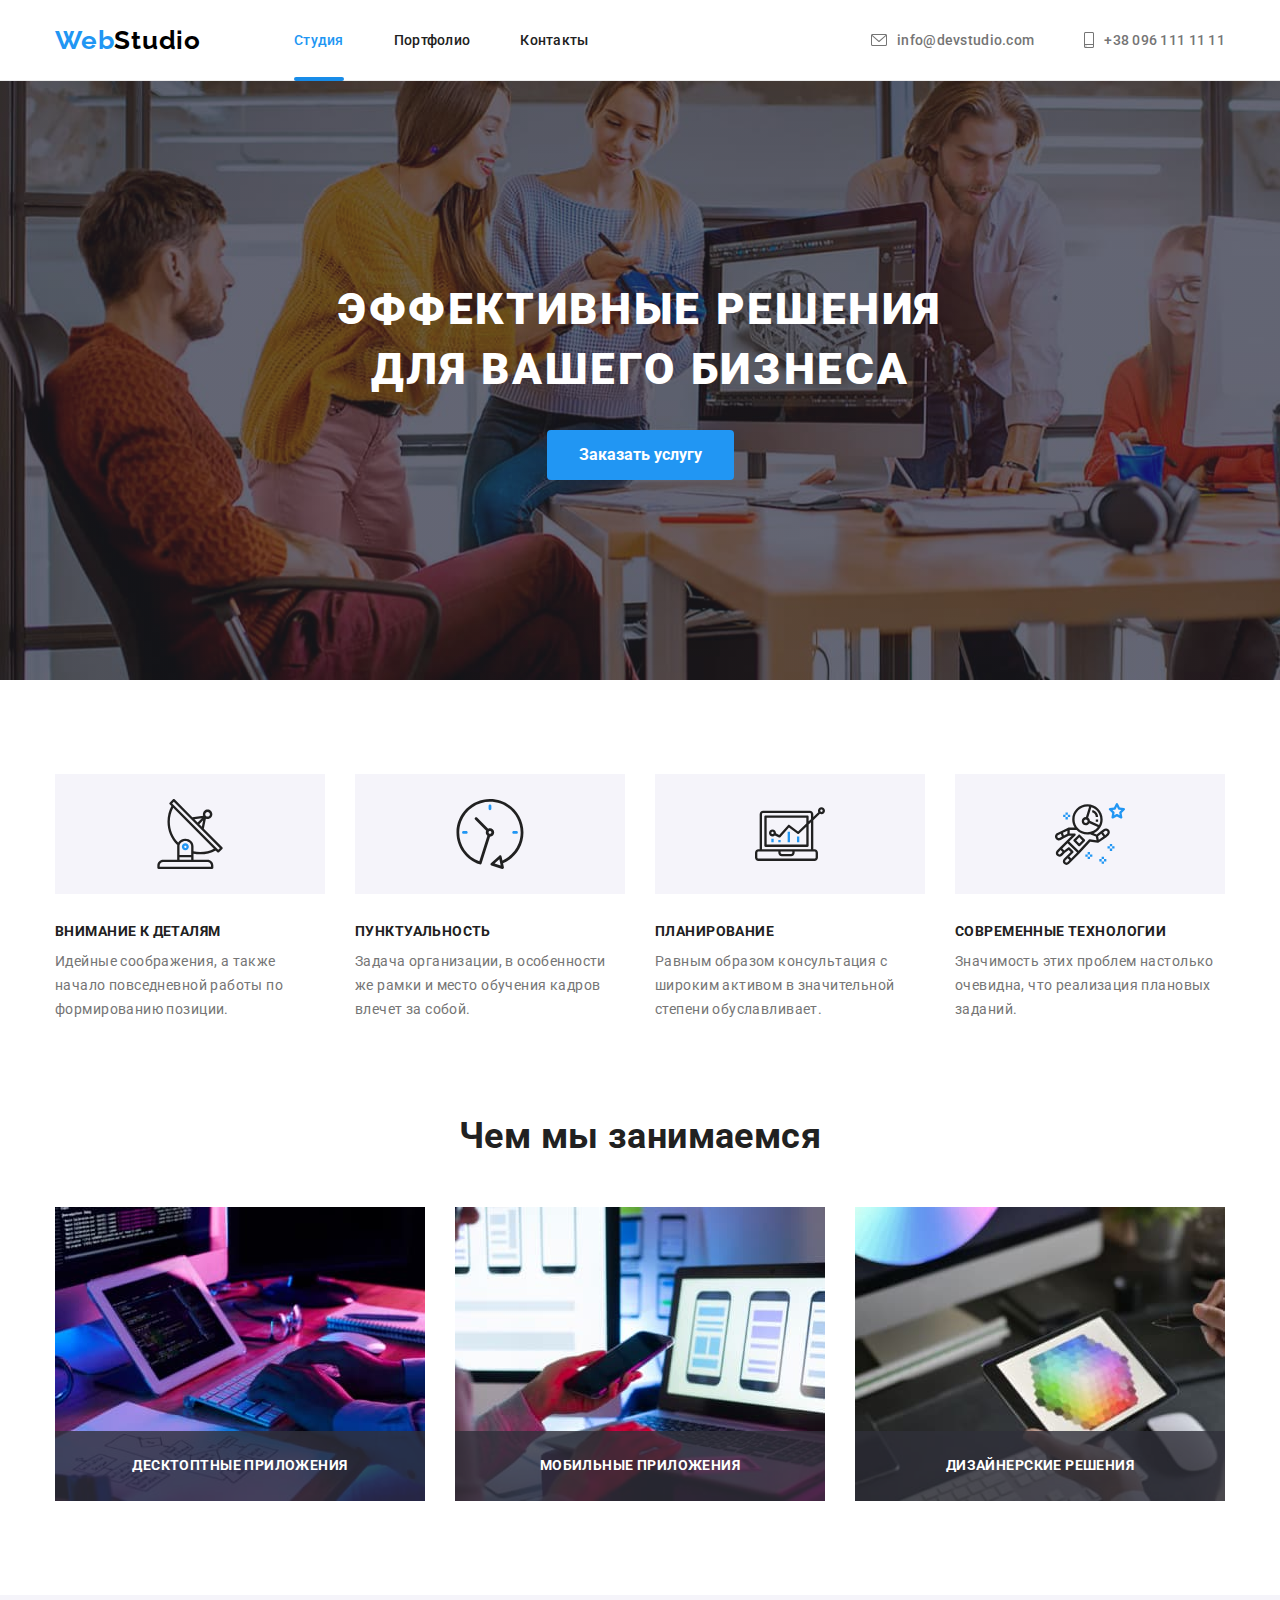
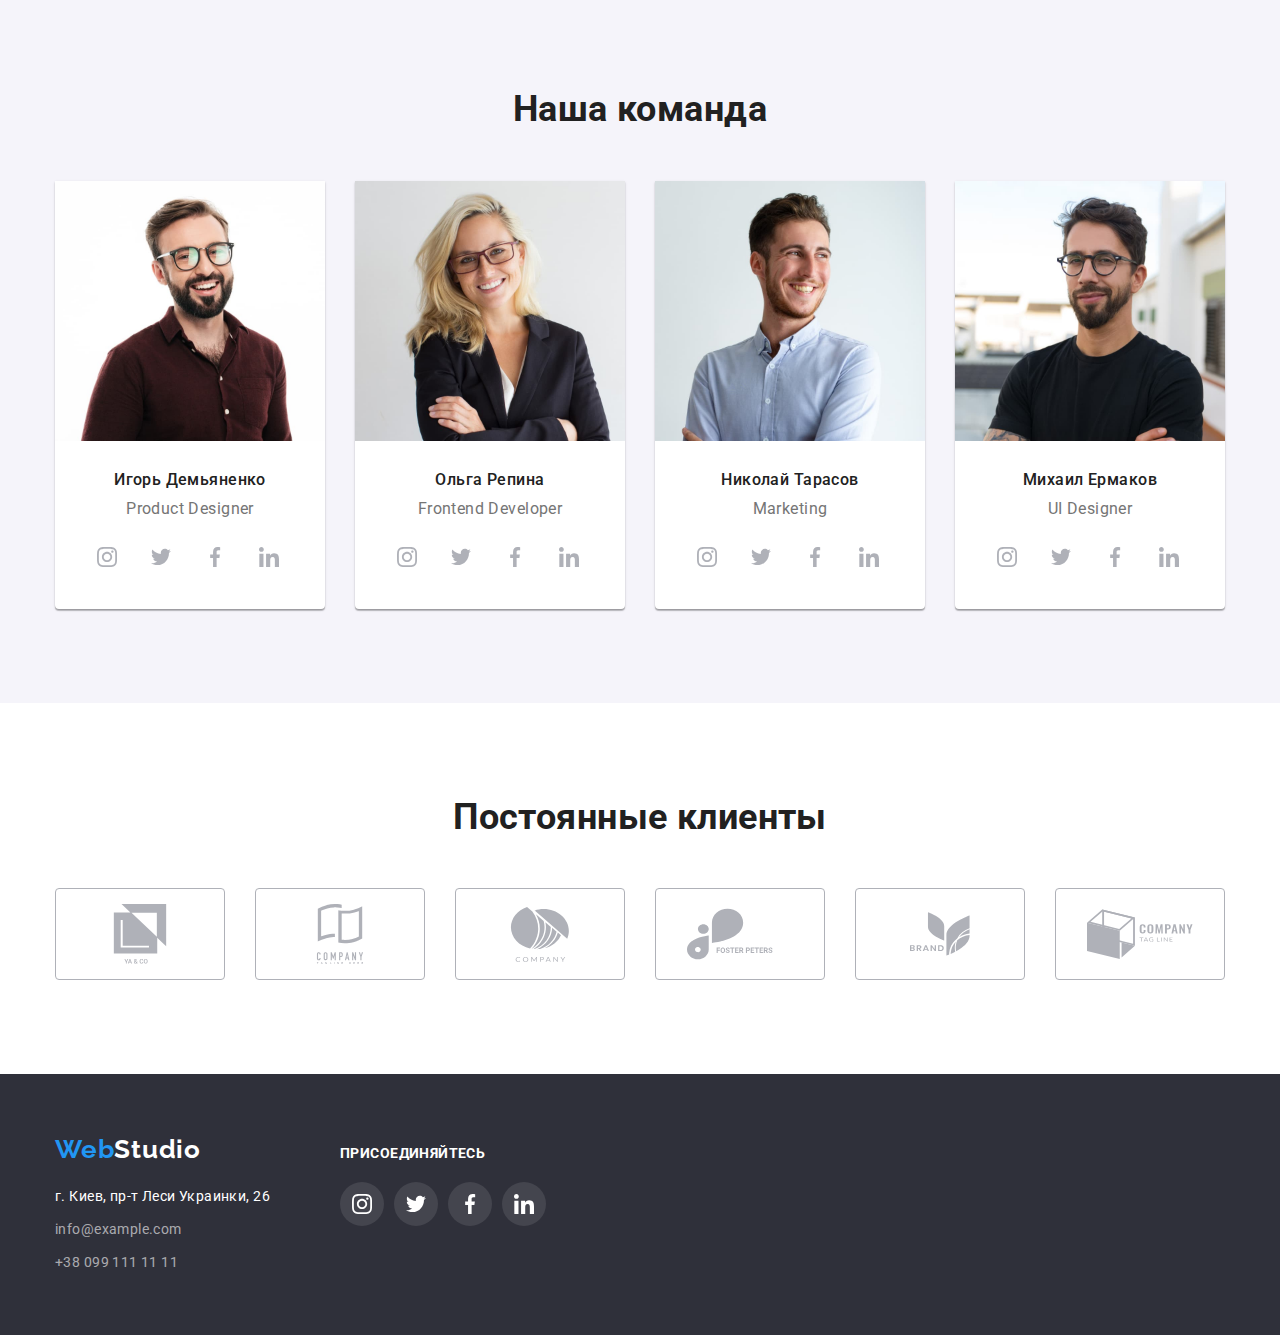
==== commit 55e4747a: "Update" ====
--- a/index.html
+++ b/index.html
@@ -549,7 +549,7 @@
         .querySelector('.header .container')
         .getBoundingClientRect();
 
-      document.body.style.paddingTop = `${pageHeaderHeight -1}px`;
+      document.body.style.paddingTop = `${pageHeaderHeight}px`;
     </script>
     <script>
       (() => {
--- a/css/styles.css
+++ b/css/styles.css
@@ -58,7 +58,7 @@
   position: absolute;
   content: '';
 
-  bottom: 0;
+  bottom: -1px;
 
   width: 100%;
   height: 4px;
